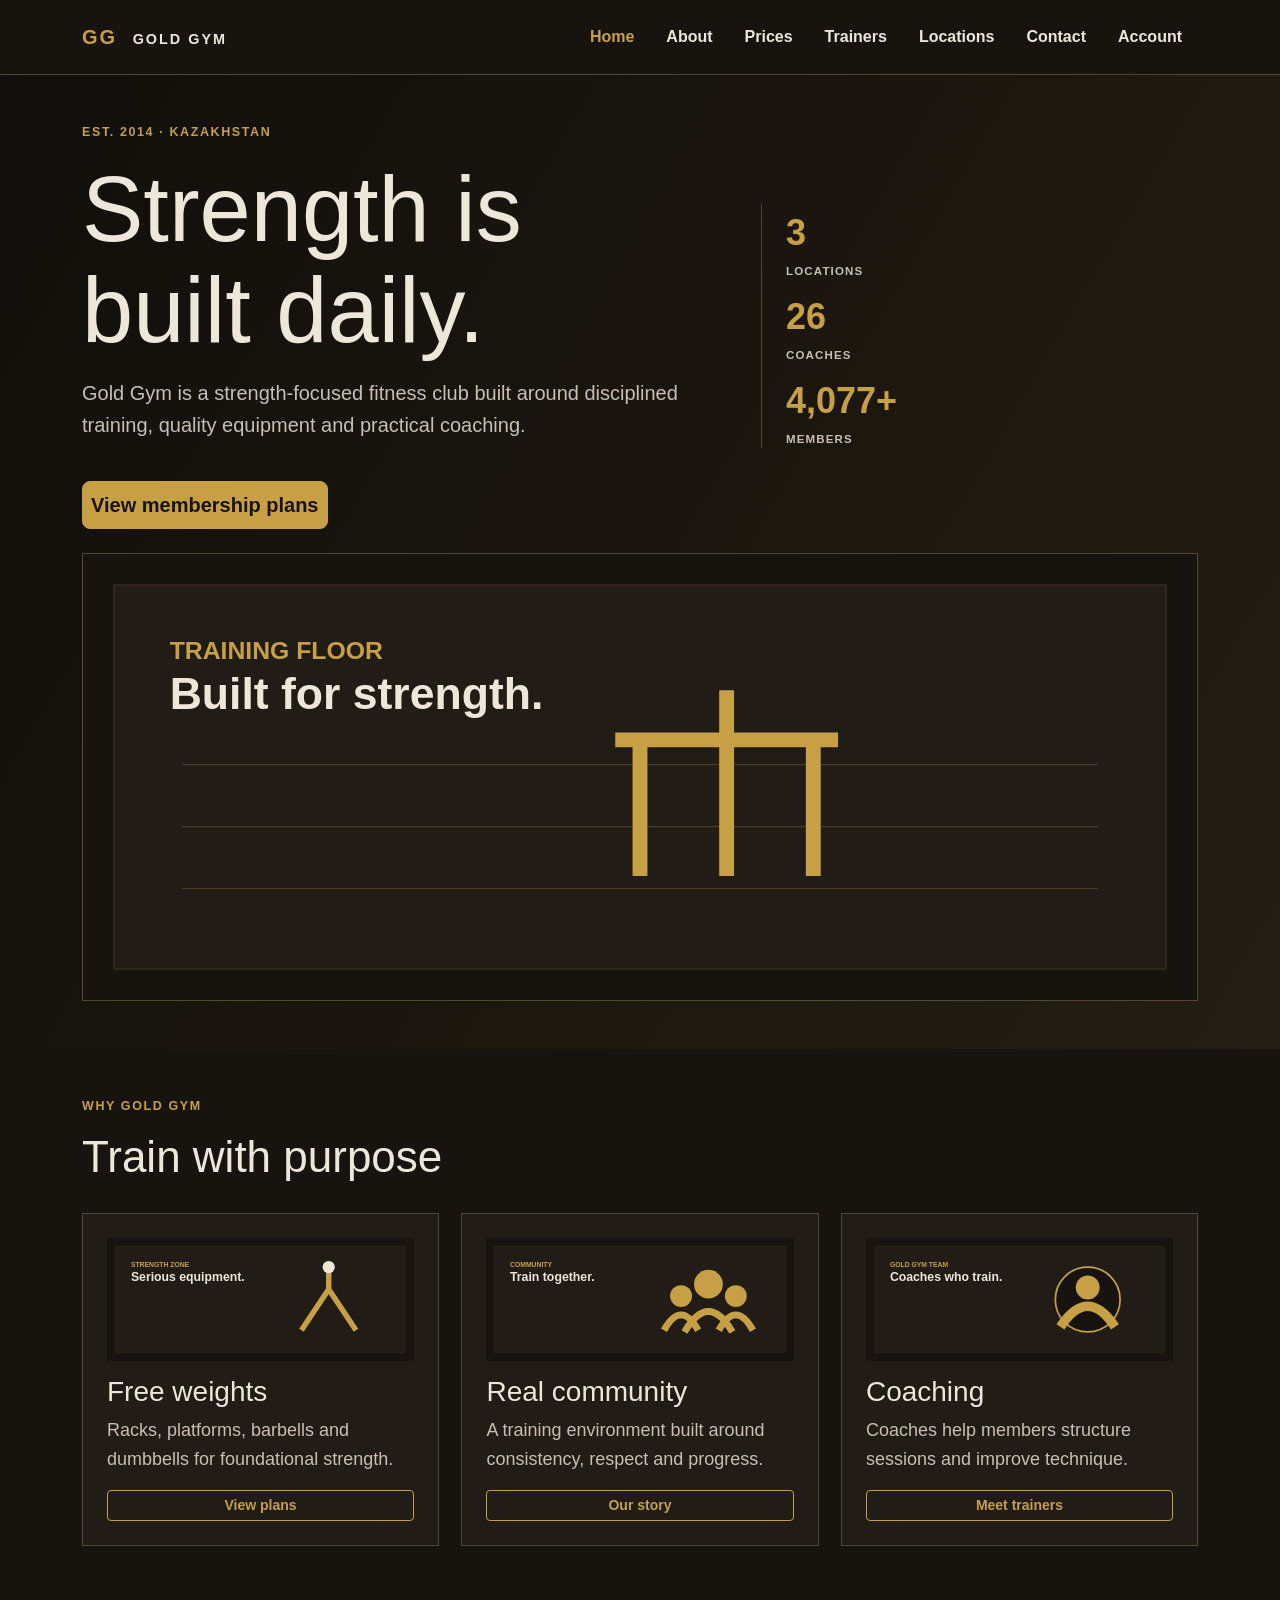
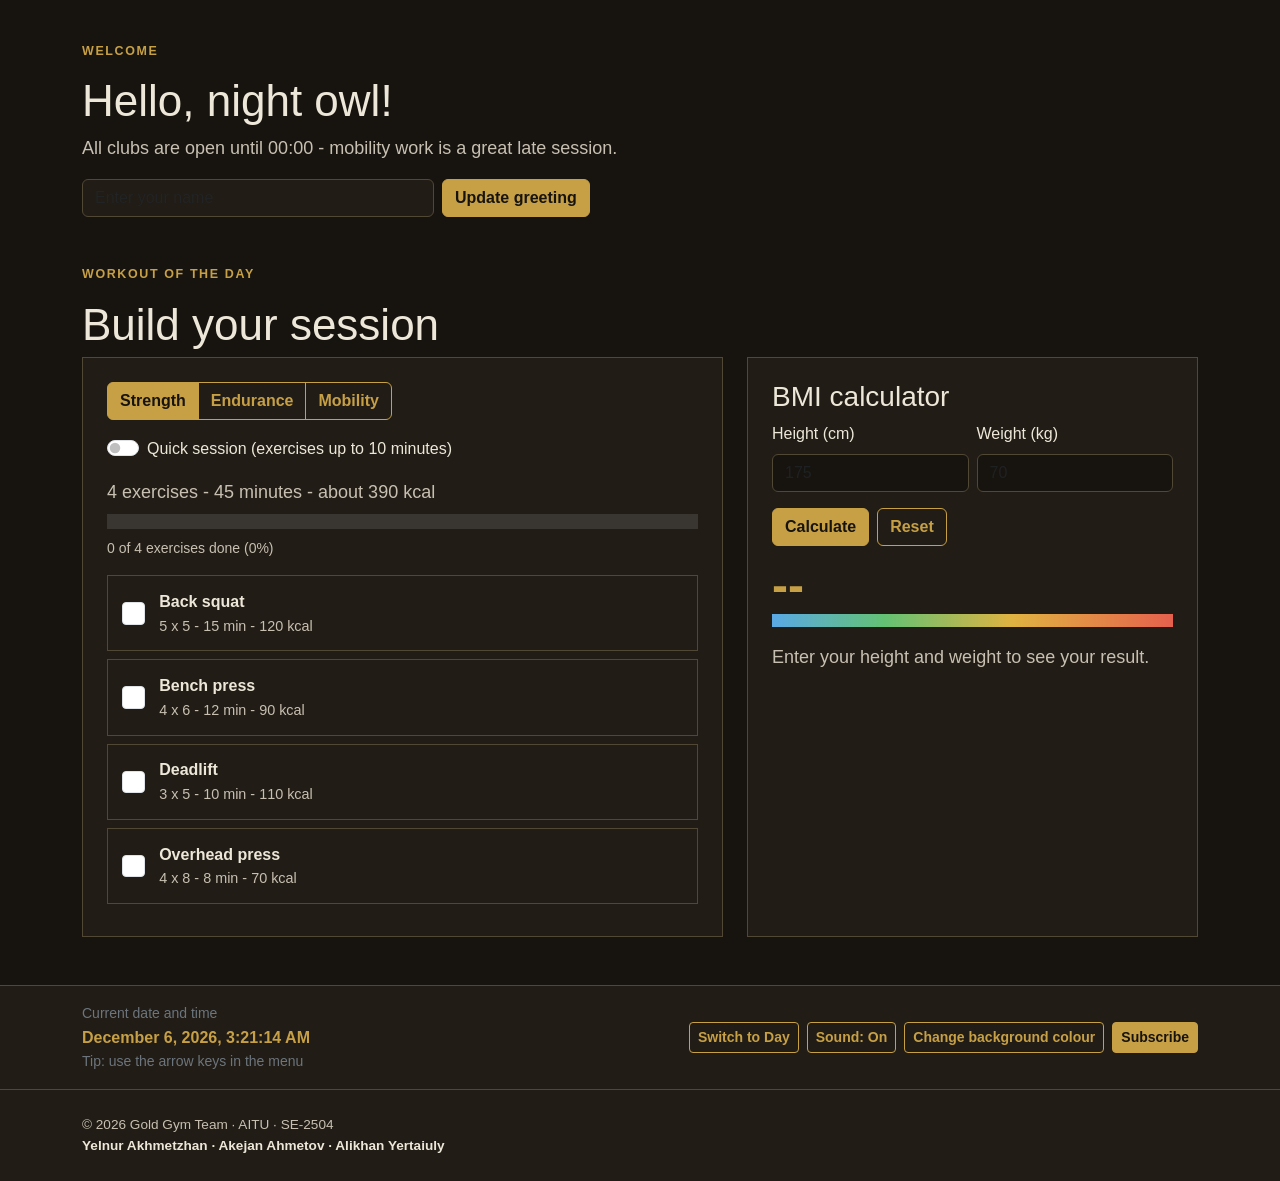
==== index.html @ b5995b0d "Complete Gold Gym final project" ====
<!doctype html>
<html lang="en">
  <head>
    <!-- Team: Yelnur Akhmetzhan, Akejan Ahmetov, Alikhan Yertaiuly | SE-2504 -->
    <meta charset="UTF-8" />
    <meta name="viewport" content="width=device-width, initial-scale=1" />
    <meta name="description" content="Gold Gym student project" />
    <title>Home | Gold Gym</title>
    <link
      href="https://cdn.jsdelivr.net/npm/bootstrap@5.3.3/dist/css/bootstrap.min.css"
      rel="stylesheet"
      integrity="sha384-QWTKZyjpPEjISv5WaRU9OFeRpok6YctnYmDr5pNlyT2bRjXh0JMhjY6hW+ALEwIH"
      crossorigin="anonymous"
    />
    <link rel="stylesheet" href="css/styles.css" />
  </head>
  <body>
    <header class="site-header sticky-top">
      <nav class="navbar navbar-expand-lg navbar-dark bg-dark py-3" aria-label="Primary navigation">
        <div class="container">
          <a class="navbar-brand logo" href="index.html">GG <span class="ms-2">GOLD GYM</span></a>
          <button
            class="navbar-toggler"
            type="button"
            data-bs-toggle="collapse"
            data-bs-target="#main-nav"
            aria-controls="main-nav"
            aria-expanded="false"
            aria-label="Toggle navigation"
          >
            <span class="navbar-toggler-icon"></span>
          </button>
          <div class="collapse navbar-collapse" id="main-nav">
            <ul class="navbar-nav ms-auto">
              <li class="nav-item">
                <a class="nav-link fw-bold px-lg-3 active" aria-current="page" href="index.html">Home</a>
              </li>
              <li class="nav-item"><a class="nav-link fw-bold px-lg-3" href="about.html">About</a></li>
              <li class="nav-item"><a class="nav-link fw-bold px-lg-3" href="prices.html">Prices</a></li>
              <li class="nav-item"><a class="nav-link fw-bold px-lg-3" href="trainers.html">Trainers</a></li>
              <li class="nav-item">
                <a class="nav-link fw-bold px-lg-3" href="locations.html">Locations</a>
              </li>
              <li class="nav-item"><a class="nav-link fw-bold px-lg-3" href="contact.html">Contact</a></li>
              <li class="nav-item"><a class="nav-link fw-bold px-lg-3" href="auth.html">Account</a></li>
            </ul>
          </div>
        </div>
      </nav>
    </header>
    <main>
      <section class="hero pt-5 pb-4 pb-lg-5">
        <div class="container">
          <div class="row align-items-center g-4 g-sm-5">
            <div class="col-md-8 col-lg-7">
              <p class="eyebrow">EST. 2014 · KAZAKHSTAN</p>
              <h1 class="mt-2 mb-3">Strength is<br />built daily.</h1>
              <p class="lead">
                Gold Gym is a strength-focused fitness club built around disciplined training, quality
                equipment and practical coaching.
              </p>
              <a class="btn btn-warning btn-lg mt-lg-4 px-sm-2" href="prices.html">View membership plans</a>
            </div>
            <div class="col-md-4 col-lg-5">
              <div class="stats ps-lg-4 pt-3 pt-lg-0">
                <b class="my-2"><span class="count" data-target="3">3</span><em>locations</em></b
                ><b class="my-2"><span class="count" data-target="27">27</span><em>coaches</em></b
                ><b class="my-2"><span class="count" data-target="4800" data-suffix="+">4,800+</span><em>members</em></b>
              </div>
            </div>
          </div>
          <img class="wide mt-4" src="images/gym-floor.svg" alt="Gold Gym training floor illustration" />
        </div>
      </section>
      <section class="container py-5">
        <p class="eyebrow">WHY GOLD GYM</p>
        <h2>Train with purpose</h2>
        <div class="responsive-card-group">
          <article>
            <img src="images/strength.svg" alt="Strength equipment illustration" />
            <h3>Free weights</h3>
            <p>Racks, platforms, barbells and dumbbells for foundational strength.</p>
            <a class="btn btn-outline-warning btn-sm mt-auto" href="prices.html">View plans</a>
          </article>
          <article>
            <img src="images/community.svg" alt="Gym community illustration" />
            <h3>Real community</h3>
            <p>A training environment built around consistency, respect and progress.</p>
            <a class="btn btn-outline-warning btn-sm mt-auto" href="about.html">Our story</a>
          </article>
          <article>
            <img src="images/team.svg" alt="Gold Gym team illustration" />
            <h3>Coaching</h3>
            <p>Coaches help members structure sessions and improve technique.</p>
            <a class="btn btn-outline-warning btn-sm mt-auto" href="trainers.html">Meet trainers</a>
          </article>
        </div>
      </section>
      <section class="container py-5 greeting-section" aria-labelledby="greeting">
        <p class="eyebrow">WELCOME</p>
        <h2 id="greeting">Welcome to Gold Gym</h2>
        <p id="greeting-sub" role="status">Tell us your name and we will greet you in person.</p>
        <form id="name-form" class="d-flex flex-wrap gap-2 interactive-form" novalidate>
          <label class="visually-hidden" for="name-input">Your name</label>
          <input class="form-control" id="name-input" type="text" placeholder="Enter your name" autocomplete="given-name" />
          <button class="btn btn-warning" type="submit">Update greeting</button>
        </form>
      </section>
      <section class="container pb-5" aria-labelledby="workout-title">
        <p class="eyebrow">WORKOUT OF THE DAY</p>
        <h2 id="workout-title">Build your session</h2>
        <div class="row g-4">
          <div class="col-lg-7">
            <div class="panel-box">
              <div class="btn-group flex-wrap" role="group" aria-label="Training goal">
                <button type="button" class="btn btn-outline-warning active" data-goal="strength" aria-pressed="true">Strength</button>
                <button type="button" class="btn btn-outline-warning" data-goal="endurance" aria-pressed="false">Endurance</button>
                <button type="button" class="btn btn-outline-warning" data-goal="mobility" aria-pressed="false">Mobility</button>
              </div>
              <div class="form-check form-switch mt-3">
                <input class="form-check-input" type="checkbox" role="switch" id="quick-only" />
                <label class="form-check-label" for="quick-only">Quick session (exercises up to 10 minutes)</label>
              </div>
              <p id="workout-summary" class="mt-3 mb-2" role="status"></p>
              <div class="progress progress-gg" role="progressbar" aria-label="Workout progress" aria-valuemin="0" aria-valuemax="100" aria-valuenow="0">
                <div class="progress-bar" id="workout-progress"></div>
              </div>
              <p id="workout-progress-text" class="small mt-2 mb-3"></p>
              <ul id="exercise-list" class="exercise-list"></ul>
            </div>
          </div>
          <div class="col-lg-5">
            <div class="panel-box">
              <h3>BMI calculator</h3>
              <form id="bmi-form" novalidate>
                <div class="row g-2">
                  <div class="col-6">
                    <label class="form-label" for="bmi-height">Height (cm)</label>
                    <input class="form-control" id="bmi-height" type="number" inputmode="decimal" placeholder="175" />
                  </div>
                  <div class="col-6">
                    <label class="form-label" for="bmi-weight">Weight (kg)</label>
                    <input class="form-control" id="bmi-weight" type="number" inputmode="decimal" placeholder="70" />
                  </div>
                </div>
                <div class="d-flex gap-2 mt-3">
                  <button class="btn btn-warning" type="submit">Calculate</button>
                  <button class="btn btn-outline-warning" id="bmi-reset" type="button">Reset</button>
                </div>
              </form>
              <p class="bmi-value mt-3 mb-1" id="bmi-value" aria-live="polite">--</p>
              <div class="bmi-bar" aria-hidden="true"><span class="bmi-marker" id="bmi-marker"></span></div>
              <p id="bmi-text" class="mt-3 mb-0" role="status">Enter your height and weight to see your result.</p>
            </div>
          </div>
        </div>
      </section>
    </main>
    <section class="tools-bar py-3" aria-label="Page tools">
      <div class="container d-flex flex-wrap align-items-center justify-content-between gap-3">
        <div><span class="text-secondary small d-block">Current date and time</span><time id="datetime">Loading…</time><span class="text-secondary small d-block">Tip: use the arrow keys in the menu</span></div>
        <div class="d-flex flex-wrap gap-2">
          <button class="btn btn-outline-warning btn-sm" id="theme-btn" type="button" aria-pressed="false">Switch to Day</button>
          <button class="btn btn-outline-warning btn-sm" id="sound-btn" type="button" aria-pressed="true">Sound: On</button>
          <button class="btn btn-outline-warning btn-sm" id="bg-color-btn" type="button">Change background colour</button>
          <button class="btn btn-warning btn-sm" type="button" data-open-popup>Subscribe</button>
        </div>
      </div>
    </section>
    <div class="popup-overlay" id="subscribe-popup" aria-hidden="true" role="dialog" aria-modal="true" aria-labelledby="popup-title">
      <div class="popup-box">
        <button class="popup-close" type="button" aria-label="Close popup">&times;</button>
        <h2 class="h3" id="popup-title">Subscribe to Gold Gym</h2>
        <p>Get training tips and club news straight to your inbox.</p>
        <form novalidate>
          <label class="form-label" for="popup-email">Email</label>
          <input class="form-control" id="popup-email" type="text" placeholder="name@mail.com" />
          <p id="popup-status" class="mt-2 mb-0" role="status"></p>
          <button class="btn btn-warning w-100 mt-3" type="submit">Subscribe</button>
        </form>
      </div>
    </div>
    <footer class="py-4">
      <div class="container">
        © 2026 Gold Gym Team · AITU · SE-2504<br /><strong
          >Yelnur Akhmetzhan · Akejan Ahmetov · Alikhan Yertaiuly</strong
        >
      </div>
    </footer>
    <script
      src="https://cdn.jsdelivr.net/npm/bootstrap@5.3.3/dist/js/bootstrap.bundle.min.js"
      integrity="sha384-YvpcrYf0tY3lHB60NNkmXc5s9fDVZLESaAA55NDzOxhy9GkcIdslK1eN7N6jIeHz"
      crossorigin="anonymous"
    ></script>
    <script src="js/sound.js"></script>
    <script src="js/validation.js"></script>
    <script src="js/accordion.js"></script>
    <script src="js/popup.js"></script>
    <script src="js/background.js"></script>
    <script src="js/datetime.js"></script>
    <script src="js/theme.js"></script>
    <script src="js/keyboard-nav.js"></script>
    <script src="js/greeting.js"></script>
    <script src="js/workout.js"></script>
    <script src="js/bmi.js"></script>
    <script src="js/vendor/jquery-3.7.1.min.js"></script>
    <script src="js/jq-core.js"></script>
    <script src="js/jq-counters.js"></script>
  </body>
</html>
---- css/styles.css ----
/* Gold Gym - Midterm. Bootstrap is themed through its own CSS variables; spacing uses Bootstrap utilities, only the pure-CSS card group (Task 2) keeps its own spacing. */
:root {
  --bs-dark-rgb: 23, 20, 15;
  --bs-link-color-rgb: 237, 231, 217;
  --bs-link-hover-color-rgb: 199, 160, 70;
  --bg: #17140f;
  --panel: #211c15;
  --gold: #c7a046;
  --cream: #ede7d9;
  --muted: #c7c0b2;
  --line: #514735;
}
body {
  background: var(--bg);
  color: var(--cream);
  font-family: Arial, Helvetica, sans-serif;
  line-height: 1.6;
}
h1,
h2,
h3,
.h3 {
  line-height: 1.1;
}
h1 {
  font-size: 3rem;
}
h2 {
  font-size: 1.75rem;
}
h3,
.h3 {
  font-size: 1.35rem;
}
p {
  color: var(--muted);
  font-size: 1rem;
}
.site-header {
  background: #17140ff2;
  border-bottom: 1px solid var(--line);
}
.logo {
  color: var(--gold);
  font-weight: 900;
  letter-spacing: 2px;
}
.logo span {
  color: var(--cream);
  font-size: 0.9rem;
}
.navbar .nav-link {
  color: var(--cream);
}
.navbar .nav-link.active,
.navbar .nav-link:hover {
  color: var(--gold);
}
.hero {
  background: linear-gradient(120deg, #17140f, #241e14);
}
.eyebrow {
  color: var(--gold);
  font-size: 0.78rem;
  font-weight: 800;
  letter-spacing: 0.13em;
}
.lead {
  max-width: 42rem;
}
.wide {
  width: 100%;
  border: 1px solid var(--line);
  display: block;
}
.stats {
  border-left: 1px solid var(--line);
}
.stats b {
  display: block;
  color: var(--gold);
  font-size: 2.25rem;
}
.stats em {
  display: block;
  color: var(--muted);
  font-size: 0.72rem;
  font-style: normal;
  letter-spacing: 0.1em;
  text-transform: uppercase;
}
.btn-warning {
  --bs-btn-bg: #c7a046;
  --bs-btn-border-color: #c7a046;
  --bs-btn-color: #17140f;
  --bs-btn-hover-bg: #dfbd6b;
  --bs-btn-hover-border-color: #dfbd6b;
  --bs-btn-hover-color: #17140f;
  --bs-btn-active-bg: #dfbd6b;
  --bs-btn-active-border-color: #dfbd6b;
  --bs-btn-active-color: #17140f;
  font-weight: 800;
}
.btn-outline-warning {
  --bs-btn-color: #c7a046;
  --bs-btn-border-color: #c7a046;
  --bs-btn-hover-bg: #c7a046;
  --bs-btn-hover-border-color: #c7a046;
  --bs-btn-hover-color: #17140f;
  --bs-btn-active-bg: #c7a046;
  --bs-btn-active-border-color: #c7a046;
  --bs-btn-active-color: #17140f;
  font-weight: 800;
}
.responsive-card-group {
  display: grid;
  grid-template-columns: 1fr;
  gap: 1.4rem;
  margin-top: 2rem;
}
.responsive-card-group article,
.gym-card,
.location-panel,
.contact-form {
  background: var(--panel);
  border: 1px solid var(--line);
}
.responsive-card-group article {
  padding: 1.5rem;
  display: flex;
  flex-direction: column;
}
.responsive-card-group img {
  width: 100%;
  margin-bottom: 1rem;
}
.gym-card {
  color: var(--cream);
}
.gym-card .card-body {
  background: var(--panel);
}
.gym-card .card-text {
  color: var(--muted);
}
.round {
  aspect-ratio: 1;
  object-fit: cover;
  border-radius: 50%;
  border: 3px solid var(--gold);
  width: 70%;
}
.table-dark {
  --bs-table-bg: var(--panel);
  --bs-table-border-color: var(--line);
  --bs-table-color: var(--cream);
}
.table th {
  color: var(--gold);
}
.carousel {
  border: 1px solid var(--line);
  background: var(--panel);
}
.carousel-image {
  height: min(60vw, 520px);
  object-fit: contain;
  background: var(--bg);
}
.contact-form .form-control,
.contact-form .form-select,
.contact-form .input-group-text {
  background: #17140f;
  border-color: var(--line);
  color: var(--cream);
}
.contact-form .form-control:focus,
.contact-form .form-select:focus {
  border-color: var(--gold);
  box-shadow: 0 0 0 0.2rem rgba(199, 160, 70, 0.25);
}
footer {
  background: var(--panel);
  border-top: 1px solid var(--line);
  color: var(--muted);
  font-size: 0.85rem;
}
footer strong {
  color: var(--cream);
}
@media (min-width: 576px) {
  h1 {
    font-size: 4rem;
  }
  h2 {
    font-size: 2.25rem;
  }
  h3,
  .h3 {
    font-size: 1.5rem;
  }
  p {
    font-size: 1.05rem;
  }
  .responsive-card-group {
    grid-template-columns: repeat(2, minmax(0, 1fr));
  }
}
@media (min-width: 992px) {
  h1 {
    font-size: 5.75rem;
  }
  h2 {
    font-size: 2.75rem;
  }
  h3,
  .h3 {
    font-size: 1.75rem;
  }
  p {
    font-size: 1.125rem;
  }
  .responsive-card-group {
    grid-template-columns: repeat(3, minmax(0, 1fr));
  }
}
@media (max-width: 991.98px) {
  .stats {
    border-left: 0;
    border-top: 1px solid var(--line);
  }
}

/* ===== Assignment 4: JavaScript components ===== */
body {
  transition: background-color 0.6s ease;
}
.hero {
  background: linear-gradient(120deg, rgba(0, 0, 0, 0.25), rgba(199, 160, 70, 0.07));
}
/* tools bar (Task 3, 4, 5) */
.tools-bar {
  background: var(--panel);
  border-top: 1px solid var(--line);
}
.tools-bar time {
  color: var(--gold);
  font-weight: 700;
  font-variant-numeric: tabular-nums;
}
/* Task 1: validation messages */
.contact-form .invalid-feedback,
.contact-form .error-text {
  display: block;
  min-height: 1.25rem;
  color: #ff8a80;
  font-size: 0.85rem;
}
.error-text {
  min-height: 1.25rem;
  color: #ff8a80;
  font-size: 0.85rem;
}
.contact-form .form-control.is-invalid,
.contact-form .form-check-input.is-invalid {
  border-color: #ff8a80;
}
.contact-form .form-control.is-valid {
  border-color: #63c174;
}
/* Task 2: accordion */
.accordion-item-gg {
  background: var(--panel);
  border: 1px solid var(--line);
  margin-bottom: 0.75rem;
}
.accordion-question {
  width: 100%;
  display: flex;
  justify-content: space-between;
  align-items: center;
  gap: 1rem;
  padding: 1rem 1.25rem;
  background: transparent;
  border: 0;
  color: var(--cream);
  font-size: 1.1rem;
  font-weight: 700;
  text-align: left;
}
.accordion-question:hover,
.accordion-item-gg.open .accordion-question {
  color: var(--gold);
}
.accordion-question .icon {
  font-size: 1.5rem;
  line-height: 1;
  transition: transform 0.35s ease;
}
.accordion-item-gg.open .icon {
  transform: rotate(45deg);
}
.accordion-answer {
  max-height: 0;
  overflow: hidden;
  transition: max-height 0.4s ease;
}
.accordion-answer p {
  margin: 0;
  padding: 0 1.25rem 1.1rem;
}
/* Task 3: popup */
.popup-overlay {
  position: fixed;
  inset: 0;
  z-index: 2000;
  display: flex;
  align-items: center;
  justify-content: center;
  padding: 1rem;
  background: rgba(0, 0, 0, 0.75);
  opacity: 0;
  visibility: hidden;
  transition: opacity 0.25s ease, visibility 0.25s;
}
.popup-overlay.show {
  opacity: 1;
  visibility: visible;
}
.popup-box {
  position: relative;
  width: 100%;
  max-width: 440px;
  padding: 2rem;
  background: var(--panel);
  border: 1px solid var(--gold);
  transform: translateY(20px);
  transition: transform 0.25s ease;
}
.popup-overlay.show .popup-box {
  transform: translateY(0);
}
.popup-close {
  position: absolute;
  top: 0.5rem;
  right: 0.75rem;
  background: none;
  border: 0;
  color: var(--cream);
  font-size: 2rem;
  line-height: 1;
}
.popup-close:hover {
  color: var(--gold);
}
.popup-box .form-control {
  background: #17140f;
  border-color: var(--line);
  color: var(--cream);
}
body.popup-open {
  overflow: hidden;
}

/* ===== Assignment 5: interactive components ===== */

/* ----- Day theme: only the CSS variables change ----- */
body.theme-day {
  --bg: #f7f2e6;
  --panel: #fffaf0;
  --gold: #8a6a1c;
  --cream: #2a2418;
  --muted: #554d3c;
  --line: #d6c9aa;
  --bs-link-color-rgb: 138, 106, 28;
  --bs-link-hover-color-rgb: 90, 68, 10;
  background-color: var(--bg) !important; /* wins over the colour set by background.js */
}
body.theme-day .site-header {
  background: #17140ff2;
}
body.theme-day .logo,
body.theme-day .navbar .nav-link.active,
body.theme-day .navbar .nav-link:hover {
  color: #c7a046;
}
body.theme-day .logo span,
body.theme-day .navbar .nav-link {
  color: #ede7d9;
}
body.theme-day .hero {
  background: linear-gradient(120deg, #fffaf0, #efe4c7);
}
body.theme-day .contact-form .form-control,
body.theme-day .contact-form .form-select,
body.theme-day .contact-form .input-group-text,
body.theme-day .popup-box .form-control,
body.theme-day .panel-box .form-control,
body.theme-day .panel-box .form-select {
  background: #ffffff;
  color: var(--cream);
}
body.theme-day .table-dark {
  --bs-table-bg: var(--panel);
  --bs-table-color: var(--cream);
}
body.theme-day .text-secondary {
  color: #5b5444 !important;
}
body.theme-day .btn-outline-warning {
  --bs-btn-color: #6e5314;
  --bs-btn-border-color: #8a6a1c;
}
body.theme-day .btn-outline-warning:hover,
body.theme-day .btn-outline-warning.active {
  --bs-btn-hover-color: #17140f;
}
body.theme-day .btn-outline-light {
  --bs-btn-color: #2a2418;
  --bs-btn-border-color: #2a2418;
  --bs-btn-hover-bg: #2a2418;
  --bs-btn-hover-color: #fffaf0;
}
body.theme-day .form-check-input:not(:checked) {
  background-color: #fff;
  border-color: #8a6a1c;
}
.navbar .nav-link:focus-visible,
.star:focus-visible,
.btn:focus-visible {
  outline: 2px solid #c7a046;
  outline-offset: 2px;
}
.site-header,
.tools-bar,
footer,
.gym-card,
.panel-box,
.accordion-item-gg,
.popup-box {
  transition: background-color 0.5s ease, border-color 0.5s ease, color 0.5s ease;
}

/* ----- shared panel ----- */
.panel-box {
  background: var(--panel);
  border: 1px solid var(--line);
  padding: 1.5rem;
  height: 100%;
}
.panel-box .form-control,
.panel-box .form-select {
  background: #17140f;
  border-color: var(--line);
  color: var(--cream);
}
.panel-box .form-control:focus,
.panel-box .form-select:focus {
  border-color: var(--gold);
  box-shadow: 0 0 0 0.2rem rgba(199, 160, 70, 0.25);
}
.interactive-form .form-control {
  max-width: 22rem;
  background: var(--panel);
  border-color: var(--line);
  color: var(--cream);
}

/* ----- greeting ----- */
#greeting.flash {
  animation: flash-in 0.7s ease;
}
@keyframes flash-in {
  0% {
    opacity: 0;
    transform: translateY(14px);
    color: #c7a046;
  }
  100% {
    opacity: 1;
    transform: translateY(0);
  }
}

/* ----- workout planner ----- */
.progress-gg {
  height: 0.9rem;
  background: rgba(127, 127, 127, 0.25);
  border-radius: 0;
}
.progress-gg .progress-bar {
  width: 0;
  background: #c7a046;
  transition: width 0.5s ease, background-color 0.5s ease;
}
.progress-gg .progress-bar.complete {
  background: #63c174;
}
.exercise-list {
  list-style: none;
  padding: 0;
  margin: 0;
}
.exercise-item {
  display: flex;
  align-items: center;
  gap: 0.9rem;
  padding: 0.8rem 0.9rem;
  margin-bottom: 0.5rem;
  border: 1px solid var(--line);
  animation: slide-up 0.45s ease both;
  transition: background-color 0.3s ease, opacity 0.3s ease, transform 0.3s ease;
}
.exercise-item input {
  width: 1.4rem;
  height: 1.4rem;
  flex: none;
  margin: 0;
  cursor: pointer;
}
.exercise-item label {
  flex: 1;
  cursor: pointer;
}
.exercise-item strong,
.exercise-item span {
  display: block;
}
.exercise-item span {
  color: var(--muted);
  font-size: 0.9rem;
}
.exercise-item.done {
  background: rgba(99, 193, 116, 0.14);
  opacity: 0.75;
  transform: translateX(6px);
}
.exercise-item.done strong {
  text-decoration: line-through;
}
@keyframes slide-up {
  from {
    opacity: 0;
    transform: translateY(12px);
  }
  to {
    opacity: 1;
    transform: translateY(0);
  }
}

/* ----- BMI ----- */
.bmi-value {
  color: var(--gold);
  font-size: 3rem;
  font-weight: 800;
  line-height: 1;
}
.bmi-bar {
  position: relative;
  height: 0.8rem;
  background: linear-gradient(90deg, #5aa9e6 0%, #63c174 28%, #e0b341 60%, #e5604d 100%);
}
.bmi-marker {
  position: absolute;
  top: -0.35rem;
  left: 0;
  width: 0.25rem;
  height: 1.5rem;
  background: var(--cream);
  border: 1px solid var(--bg);
  opacity: 0;
  transform: translateX(-50%);
  transition: left 0.8s cubic-bezier(0.3, 1.4, 0.5, 1), opacity 0.3s ease;
}

/* ----- trainers ----- */
.trainer-col.pop-in {
  animation: pop-in 0.45s ease both;
}
@keyframes pop-in {
  from {
    opacity: 0;
    transform: scale(0.92);
  }
  to {
    opacity: 1;
    transform: scale(1);
  }
}
.rating {
  display: flex;
  gap: 0.2rem;
}
.star {
  background: none;
  border: 0;
  padding: 0;
  font-size: 2rem;
  line-height: 1;
  color: #8d8472;
  cursor: pointer;
  transition: color 0.2s ease, transform 0.2s ease;
}
.star.hover {
  color: #e8c978;
  transform: scale(1.12);
}
.star.active {
  color: #f2b705;
}
body.theme-day .star {
  color: #b5ab94;
}
body.theme-day .star.active {
  color: #d99a00;
}
.star.bounce {
  animation: star-bounce 0.5s ease;
}
@keyframes star-bounce {
  0% {
    transform: scale(1);
  }
  40% {
    transform: scale(1.6) rotate(18deg);
  }
  100% {
    transform: scale(1);
  }
}

/* ----- multi-step membership form ----- */
.join-form {
  max-width: 46rem;
}
.step-dots {
  display: flex;
  justify-content: space-between;
  list-style: none;
  padding: 0;
  margin: 0 0 0.75rem;
  font-size: 0.85rem;
  font-weight: 700;
  color: var(--muted);
}
.step-dots li.current {
  color: var(--gold);
}
.step-dots li.done {
  color: #63c174;
}
.step-bar {
  height: 0.4rem;
  background: rgba(127, 127, 127, 0.25);
  margin-bottom: 1.5rem;
}
.step-bar div {
  height: 100%;
  width: 25%;
  background: #c7a046;
  transition: width 0.4s ease;
}
.join-step {
  border: 0;
  padding: 0;
  margin: 0 0 1rem;
  min-width: 0;
}
.join-step.slide-in {
  animation: slide-in 0.4s ease;
}
@keyframes slide-in {
  from {
    opacity: 0;
    transform: translateX(24px);
  }
  to {
    opacity: 1;
    transform: translateX(0);
  }
}
.plan-options {
  display: grid;
  gap: 0.6rem;
}
.plan-option {
  display: flex;
  gap: 0.8rem;
  align-items: flex-start;
  padding: 0.9rem 1rem;
  border: 1px solid var(--line);
  cursor: pointer;
  transition: border-color 0.2s ease, transform 0.2s ease;
}
.plan-option:hover,
.plan-option:has(input:checked) {
  border-color: #c7a046;
  transform: translateX(4px);
}
.plan-option input {
  margin-top: 0.35rem;
  accent-color: #c7a046;
}
.plan-option small {
  display: block;
  color: var(--muted);
}
.join-summary {
  display: grid;
  grid-template-columns: max-content 1fr;
  gap: 0.4rem 1.5rem;
  margin: 0;
}
.join-summary dt {
  color: var(--gold);
}
.join-summary dd {
  margin: 0;
  overflow-wrap: anywhere;
}
.live-price {
  color: var(--gold);
  font-weight: 800;
}
@media (prefers-reduced-motion: reduce) {
  *,
  *::before,
  *::after {
    animation-duration: 0.01ms !important;
    transition-duration: 0.01ms !important;
  }
}

/* gold form controls */
.form-check-input:checked {
  background-color: #c7a046;
  border-color: #c7a046;
}
.form-check-input:focus {
  border-color: #c7a046;
  box-shadow: 0 0 0 0.2rem rgba(199, 160, 70, 0.25);
}
#step-error {
  color: #ff8a80;
  min-height: 1.5rem;
}
body.theme-day #step-error {
  color: #b3261e;
}

/* ===== Assignment 6: jQuery features ===== */

/* Task 1: reading progress bar and back-to-top button */
#read-progress {
  position: fixed;
  top: 0;
  left: 0;
  width: 0;
  height: 3px;
  background: #c7a046;
  z-index: 2000;
  pointer-events: none;
}
#to-top {
  position: fixed;
  right: 1.25rem;
  bottom: 1.25rem;
  width: 2.75rem;
  height: 2.75rem;
  border: 0;
  border-radius: 50%;
  background: #c7a046;
  color: #17140f;
  font-size: 1.4rem;
  font-weight: 700;
  line-height: 1;
  cursor: pointer;
  z-index: 1500;
  box-shadow: 0 4px 14px rgba(0, 0, 0, 0.35);
}
#to-top:hover,
#to-top:focus-visible {
  background: #e0b85a;
  outline: 3px solid rgba(199, 160, 70, 0.45);
  outline-offset: 2px;
}

/* Task 2: toast notifications */
#toast-box {
  position: fixed;
  left: 1.25rem;
  bottom: 1.25rem;
  display: flex;
  flex-direction: column;
  gap: 0.5rem;
  max-width: min(22rem, calc(100vw - 2.5rem));
  z-index: 1600;
  pointer-events: none;
}
.gg-toast {
  padding: 0.7rem 1rem;
  border-radius: 0.5rem;
  border: 1px solid var(--gold);
  background: var(--panel);
  color: var(--cream);
  font-size: 0.95rem;
  box-shadow: 0 6px 18px rgba(0, 0, 0, 0.35);
}

/* Task 3: counters keep their width while the numbers change */
.stats .count {
  font-variant-numeric: tabular-nums;
}

/* Task 4: coach search */
.coach-search {
  max-width: 34rem;
}
.is-search-hidden {
  display: none !important;
}
.trainer-col mark {
  background: #c7a046;
  color: #17140f;
  padding: 0 0.15em;
  border-radius: 0.2em;
}
#no-coaches {
  color: var(--gold);
  font-weight: 700;
}
.coach-search .form-control {
  background: #17140f;
  border-color: var(--line);
  color: var(--cream);
}
.coach-search .form-control:focus {
  border-color: var(--gold);
  box-shadow: 0 0 0 0.2rem rgba(199, 160, 70, 0.25);
}
.coach-search .form-control::placeholder {
  color: var(--muted);
  opacity: 0.8;
}
body.theme-day .coach-search .form-control {
  background: #ffffff;
  color: var(--cream);
}

/* Task 5: coach details */
.trainer-more {
  margin: 0 0 0.75rem;
  padding: 0.75rem 1rem;
  border-left: 3px solid var(--gold);
  background: rgba(199, 160, 70, 0.08);
  font-size: 0.92rem;
  color: var(--muted);
}
.trainer-more strong {
  color: var(--gold);
}

/* Tasks 6-7: price switch and clickable plan rows */
.plan-row {
  cursor: pointer;
}
.plan-row.row-hover > * {
  background-color: rgba(199, 160, 70, 0.14) !important;
}
.plan-row.row-selected > * {
  box-shadow: inset 0 2px 0 #c7a046, inset 0 -2px 0 #c7a046;
  background-color: rgba(199, 160, 70, 0.22) !important;
}
.plan-row:focus-visible {
  outline: 3px solid rgba(199, 160, 70, 0.7);
  outline-offset: -3px;
}
.price-cell {
  font-variant-numeric: tabular-nums;
}

/* Task 9: contact form helpers */
.char-counter {
  margin-top: 0.25rem;
  font-size: 0.85rem;
  color: var(--muted);
  text-align: right;
}
.char-counter.near-limit {
  color: #e0b85a;
}
.char-counter.at-limit {
  color: #ff8a80;
  font-weight: 700;
}
body.theme-day .char-counter.near-limit {
  color: #7a5a00;
}
body.theme-day .char-counter.at-limit {
  color: #b3261e;
}
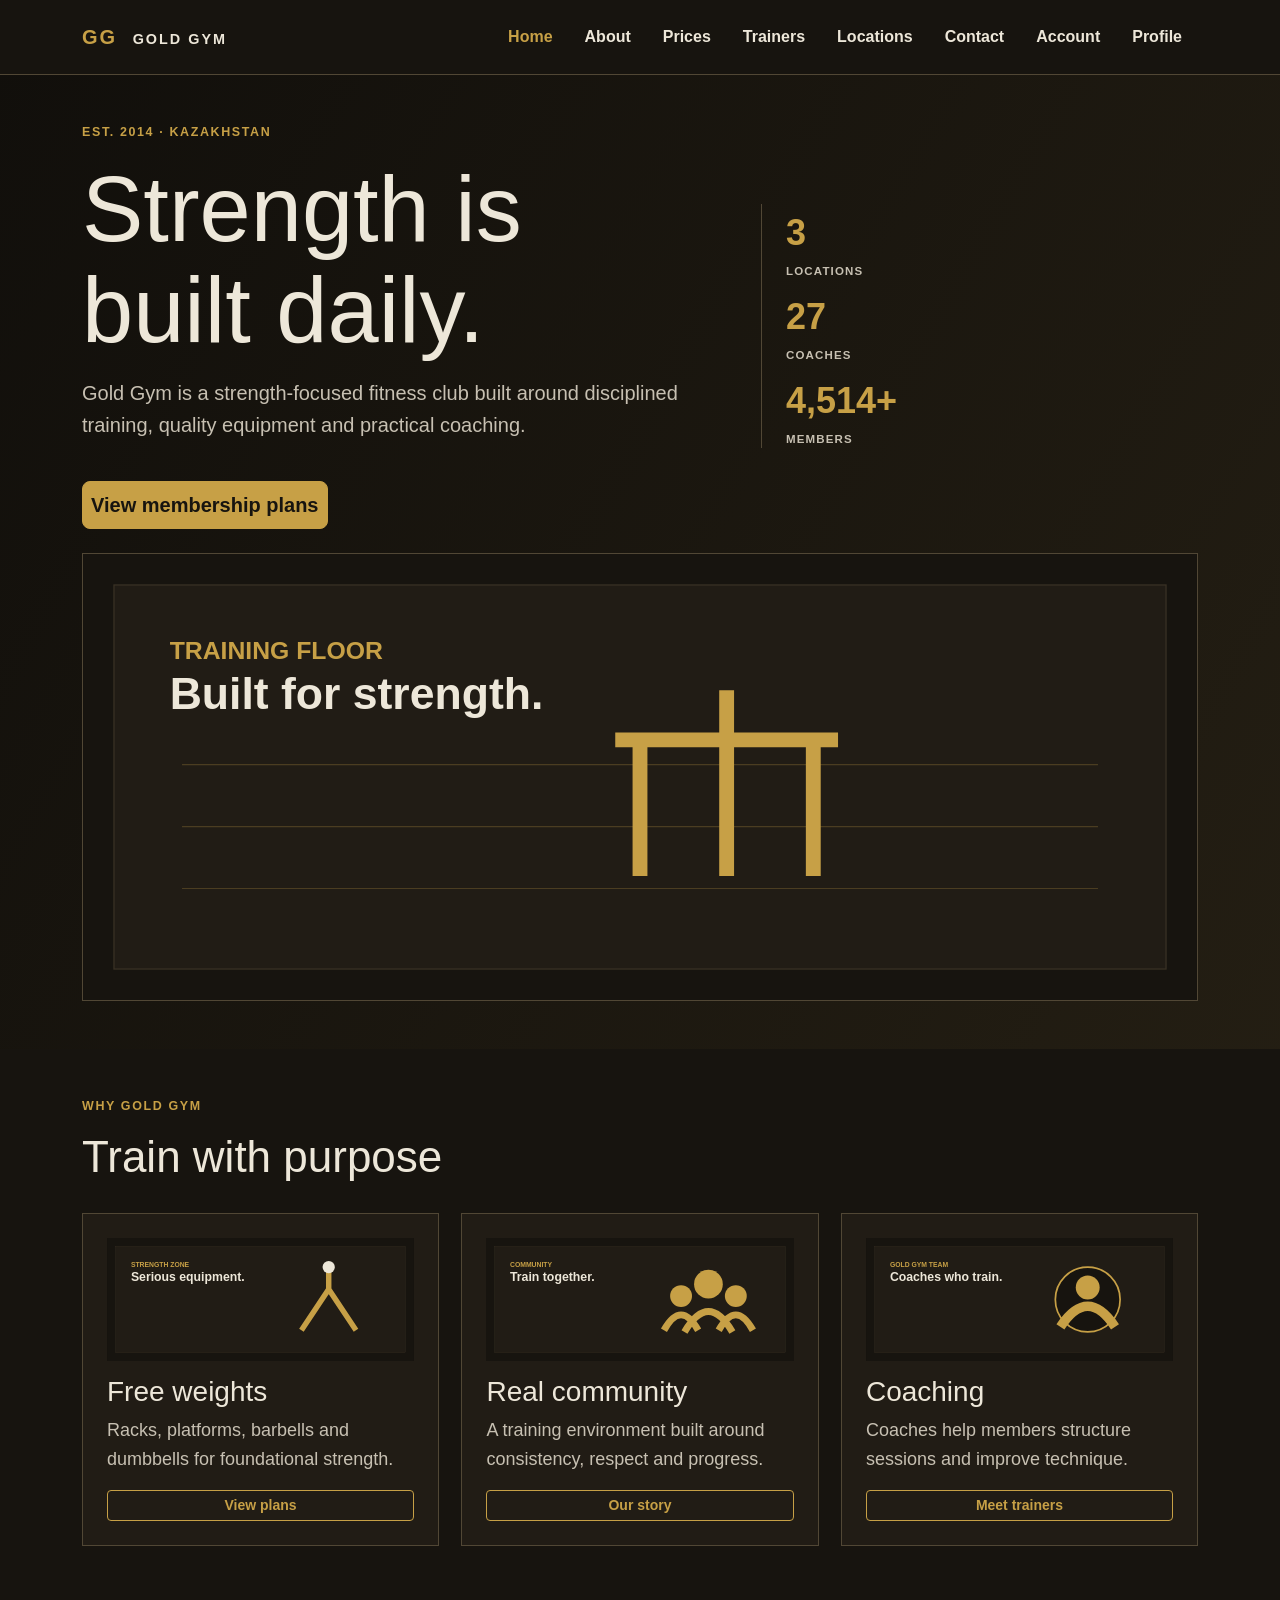
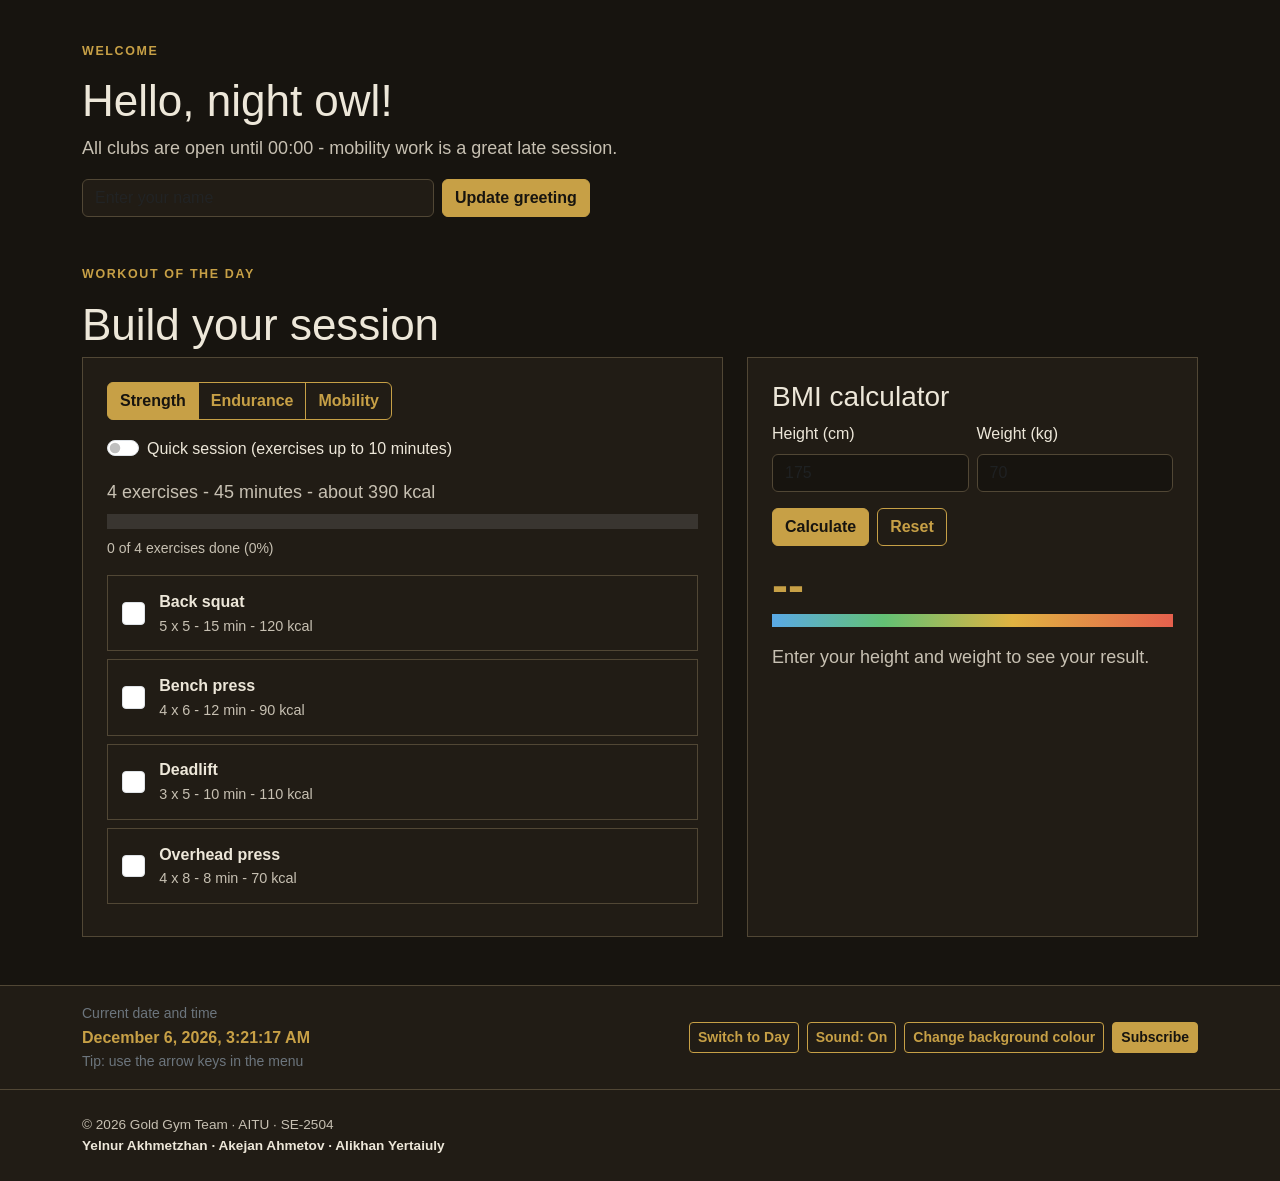
==== commit 166e363b: "Add profile link to navigation" ====
--- a/index.html
+++ b/index.html
@@ -43,6 +43,7 @@
               </li>
               <li class="nav-item"><a class="nav-link fw-bold px-lg-3" href="contact.html">Contact</a></li>
               <li class="nav-item"><a class="nav-link fw-bold px-lg-3" href="auth.html">Account</a></li>
+              <li class="nav-item"><a class="nav-link fw-bold px-lg-3" href="profile.html">Profile</a></li>
             </ul>
           </div>
         </div>
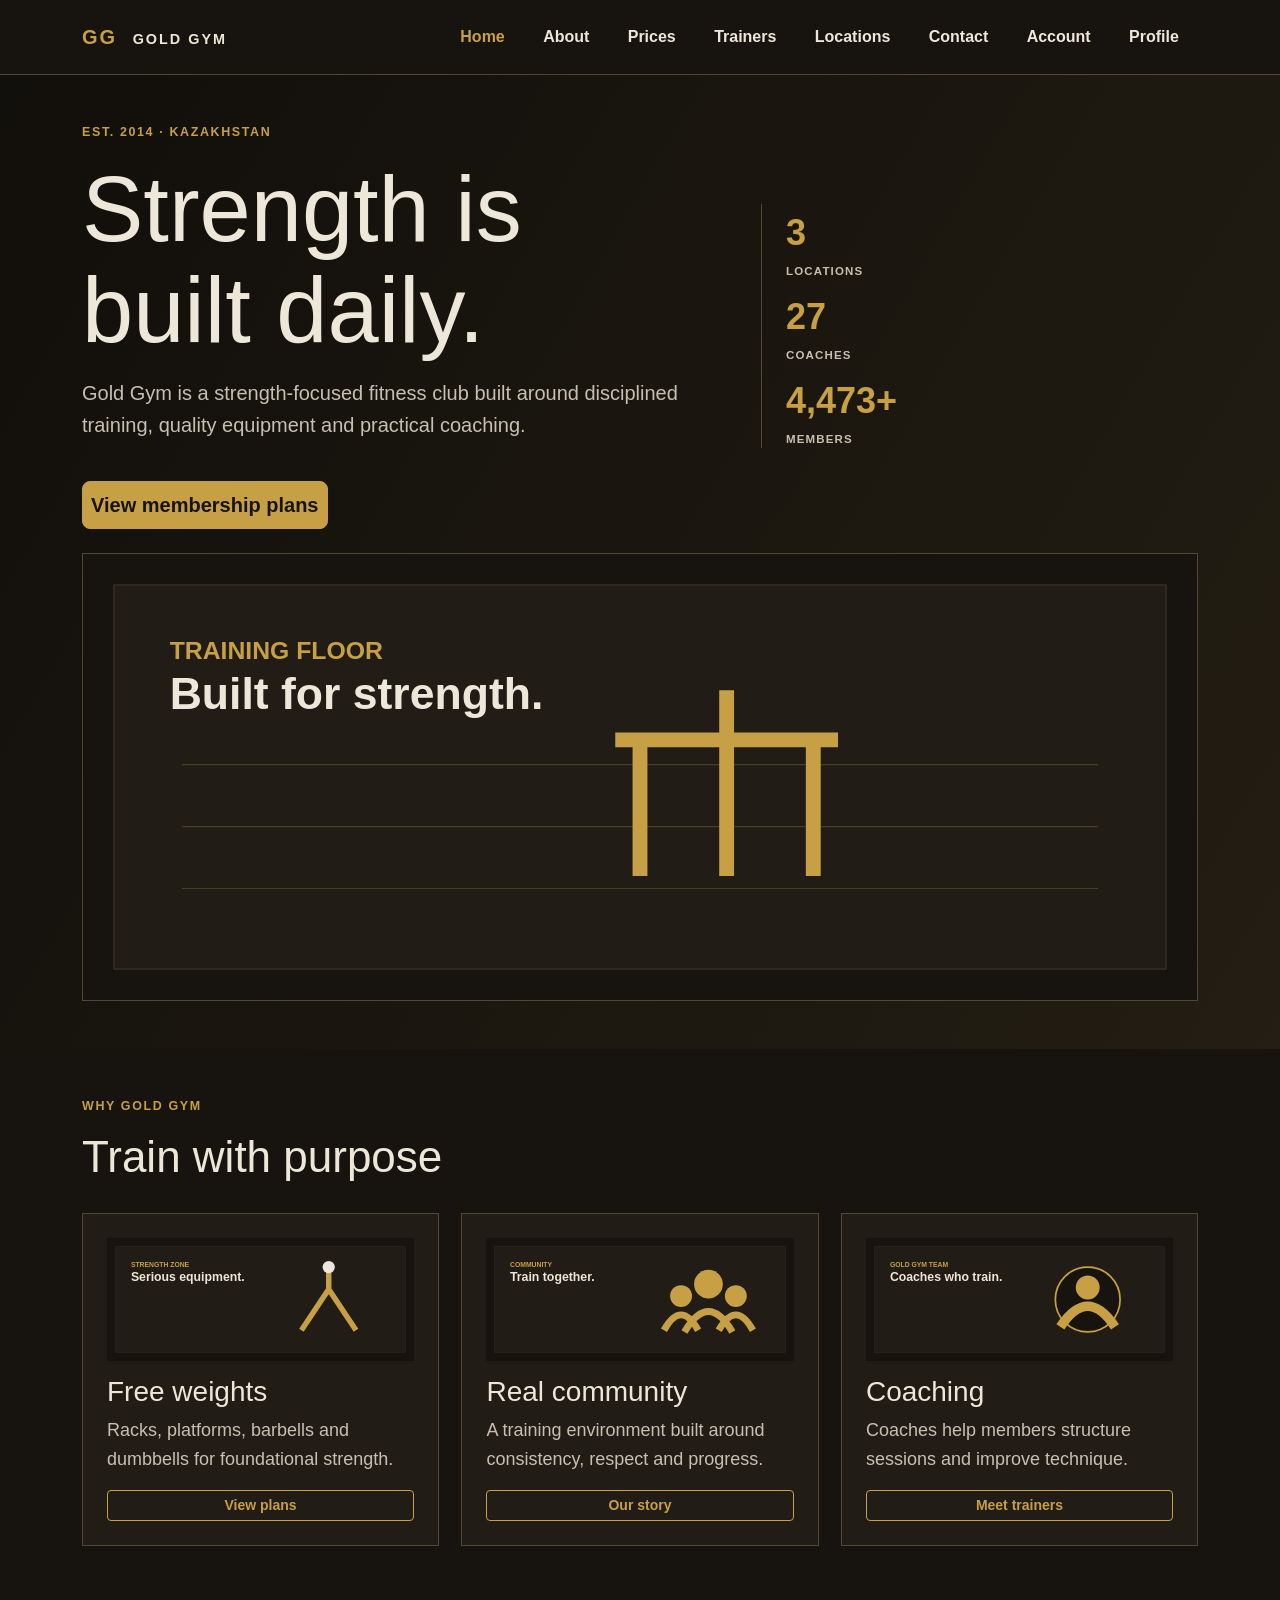
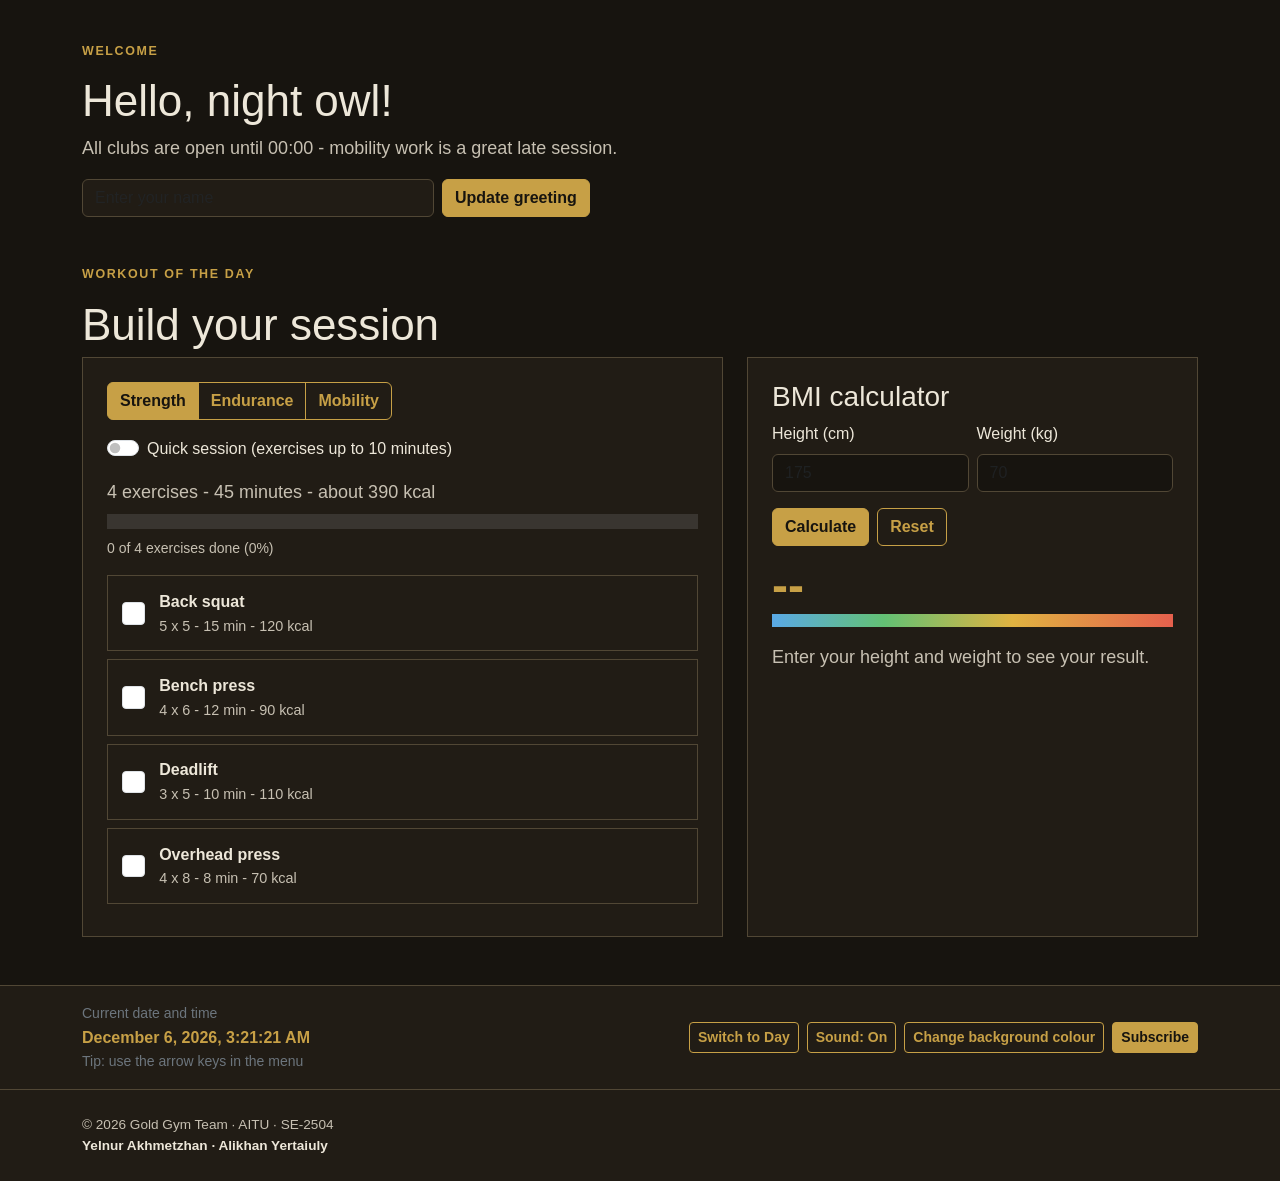
==== commit 338ebcb7: "Remove inactive team member from project" ====
--- a/index.html
+++ b/index.html
@@ -1,7 +1,7 @@
 <!doctype html>
 <html lang="en">
   <head>
-    <!-- Team: Yelnur Akhmetzhan, Akejan Ahmetov, Alikhan Yertaiuly | SE-2504 -->
+    <!-- Team: Yelnur Akhmetzhan and Alikhan Yertaiuly | SE-2504 -->
     <meta charset="UTF-8" />
     <meta name="viewport" content="width=device-width, initial-scale=1" />
     <meta name="description" content="Gold Gym student project" />
@@ -184,7 +184,7 @@
     <footer class="py-4">
       <div class="container">
         © 2026 Gold Gym Team · AITU · SE-2504<br /><strong
-          >Yelnur Akhmetzhan · Akejan Ahmetov · Alikhan Yertaiuly</strong
+          >Yelnur Akhmetzhan · Alikhan Yertaiuly</strong
         >
       </div>
     </footer>
@@ -209,3 +209,4 @@
     <script src="js/jq-counters.js"></script>
   </body>
 </html>
+
--- a/css/styles.css
+++ b/css/styles.css
@@ -51,6 +51,7 @@
 }
 .navbar .nav-link {
   color: var(--cream);
+  margin-inline: 0.2rem;
 }
 .navbar .nav-link.active,
 .navbar .nav-link:hover {
@@ -447,6 +448,62 @@
   border: 1px solid var(--line);
   padding: 1.5rem;
   height: 100%;
+}
+.profile-card {
+  padding: clamp(1.5rem, 4vw, 2.5rem);
+}
+.profile-avatar {
+  display: grid;
+  place-items: center;
+  width: 5.5rem;
+  height: 5.5rem;
+  flex: 0 0 5.5rem;
+  border: 2px solid var(--gold);
+  border-radius: 50%;
+  background: rgba(199, 160, 70, 0.14);
+  color: var(--gold);
+  font-size: 1.7rem;
+  font-weight: 900;
+  letter-spacing: 0.08em;
+}
+.profile-card hr {
+  border-color: var(--line);
+  opacity: 1;
+}
+.profile-details span,
+.profile-details strong {
+  display: block;
+}
+.profile-details span {
+  color: var(--muted);
+  font-size: 0.78rem;
+  letter-spacing: 0.08em;
+  text-transform: uppercase;
+}
+.profile-details strong {
+  color: var(--cream);
+  margin-top: 0.25rem;
+}
+.status-dot::before {
+  content: "";
+  display: inline-block;
+  width: 0.55rem;
+  height: 0.55rem;
+  margin-right: 0.35rem;
+  border-radius: 50%;
+  background: #63c174;
+}
+.profile-side {
+  display: flex;
+  flex-direction: column;
+  justify-content: center;
+}
+.profile-side a {
+  color: var(--gold);
+  font-weight: 800;
+}
+.profile-side a:hover {
+  color: var(--cream);
 }
 .panel-box .form-control,
 .panel-box .form-select {
@@ -900,3 +957,4 @@
 body.theme-day .char-counter.at-limit {
   color: #b3261e;
 }
+
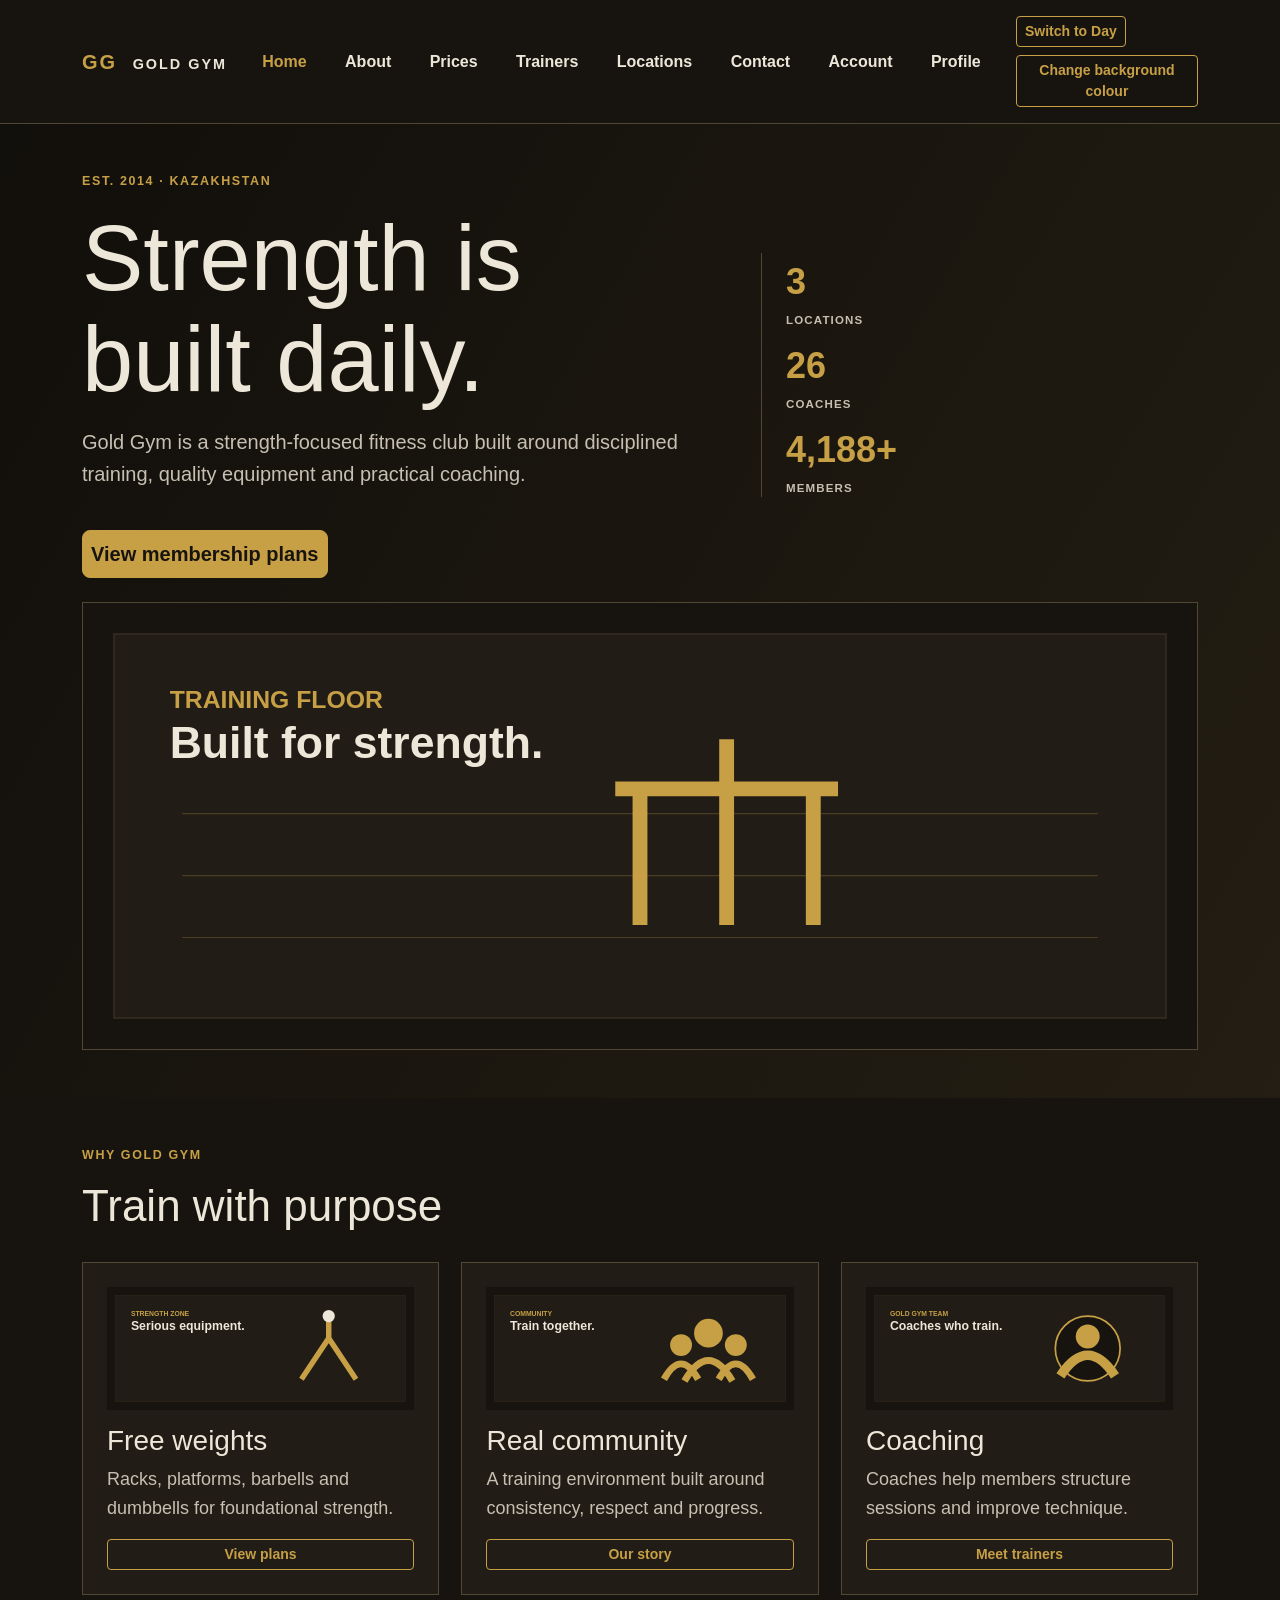
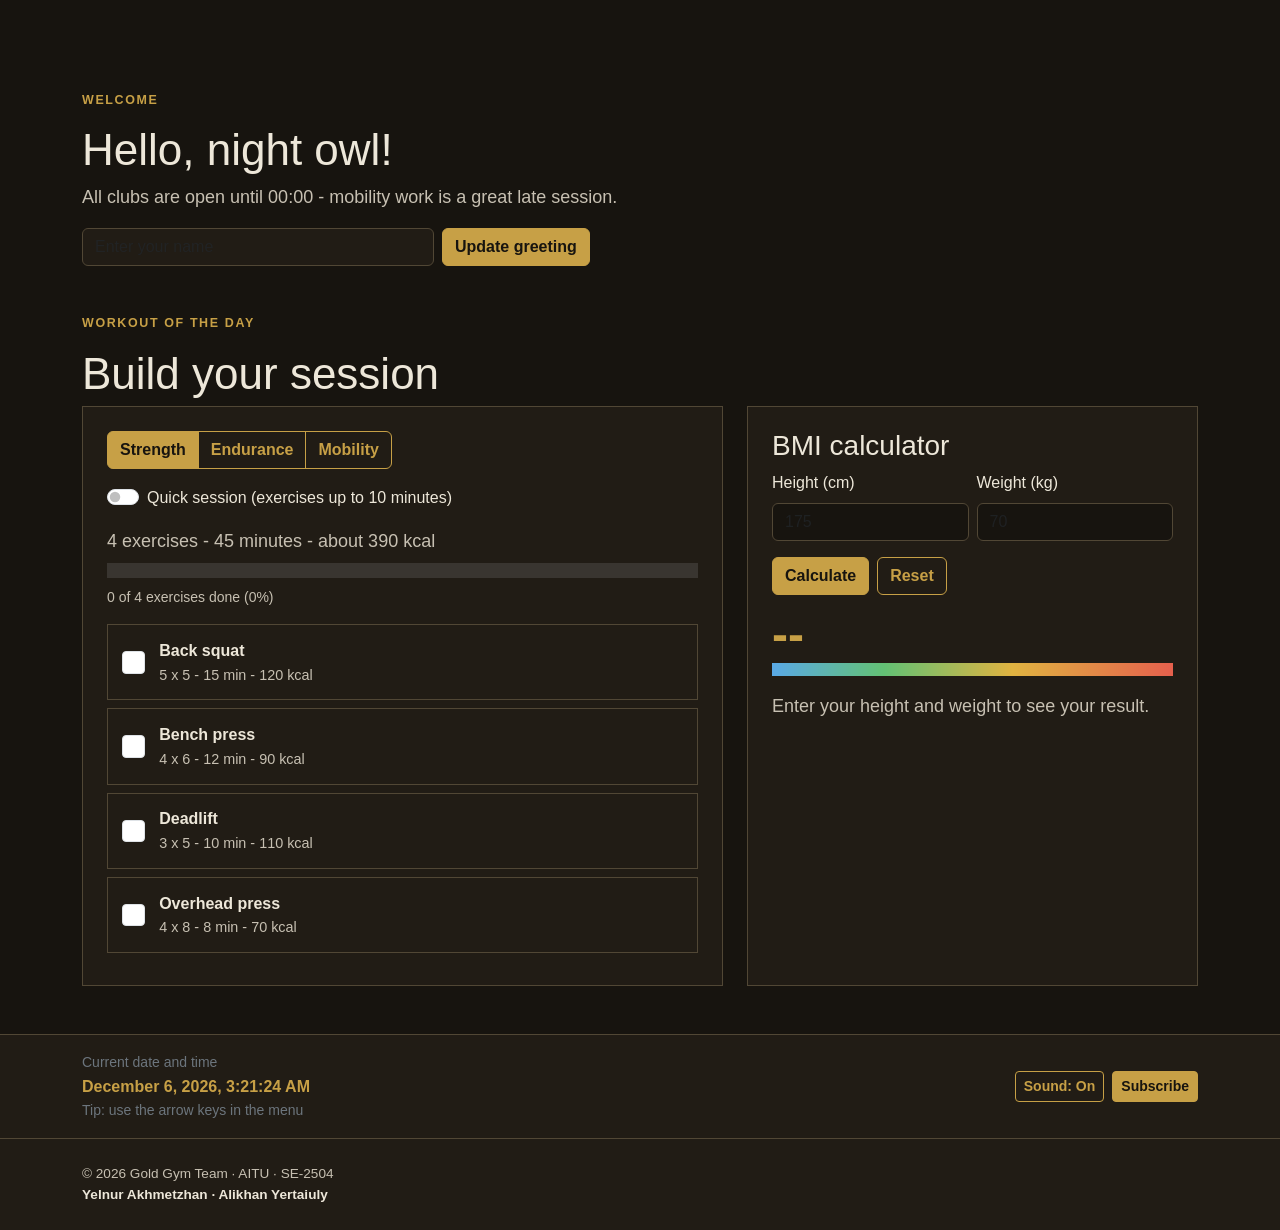
==== commit cafe6410: "Move theme controls into navbar and refine light theme" ====
--- a/index.html
+++ b/index.html
@@ -44,10 +44,7 @@
               <li class="nav-item"><a class="nav-link fw-bold px-lg-3" href="contact.html">Contact</a></li>
               <li class="nav-item"><a class="nav-link fw-bold px-lg-3" href="auth.html">Account</a></li>
               <li class="nav-item"><a class="nav-link fw-bold px-lg-3" href="profile.html">Profile</a></li>
-            </ul>
-          </div>
-        </div>
-      </nav>
+            </ul><div class="nav-tools ms-lg-3 d-flex flex-wrap gap-2" aria-label="Theme controls"><button class="btn btn-outline-warning btn-sm" id="theme-btn" type="button" aria-pressed="false">Switch to Day</button><button class="btn btn-outline-warning btn-sm" id="bg-color-btn" type="button">Change background colour</button></div></div></div></nav>
     </header>
     <main>
       <section class="hero pt-5 pb-4 pb-lg-5">
@@ -161,9 +158,9 @@
       <div class="container d-flex flex-wrap align-items-center justify-content-between gap-3">
         <div><span class="text-secondary small d-block">Current date and time</span><time id="datetime">Loading…</time><span class="text-secondary small d-block">Tip: use the arrow keys in the menu</span></div>
         <div class="d-flex flex-wrap gap-2">
-          <button class="btn btn-outline-warning btn-sm" id="theme-btn" type="button" aria-pressed="false">Switch to Day</button>
+          
           <button class="btn btn-outline-warning btn-sm" id="sound-btn" type="button" aria-pressed="true">Sound: On</button>
-          <button class="btn btn-outline-warning btn-sm" id="bg-color-btn" type="button">Change background colour</button>
+          
           <button class="btn btn-warning btn-sm" type="button" data-open-popup>Subscribe</button>
         </div>
       </div>
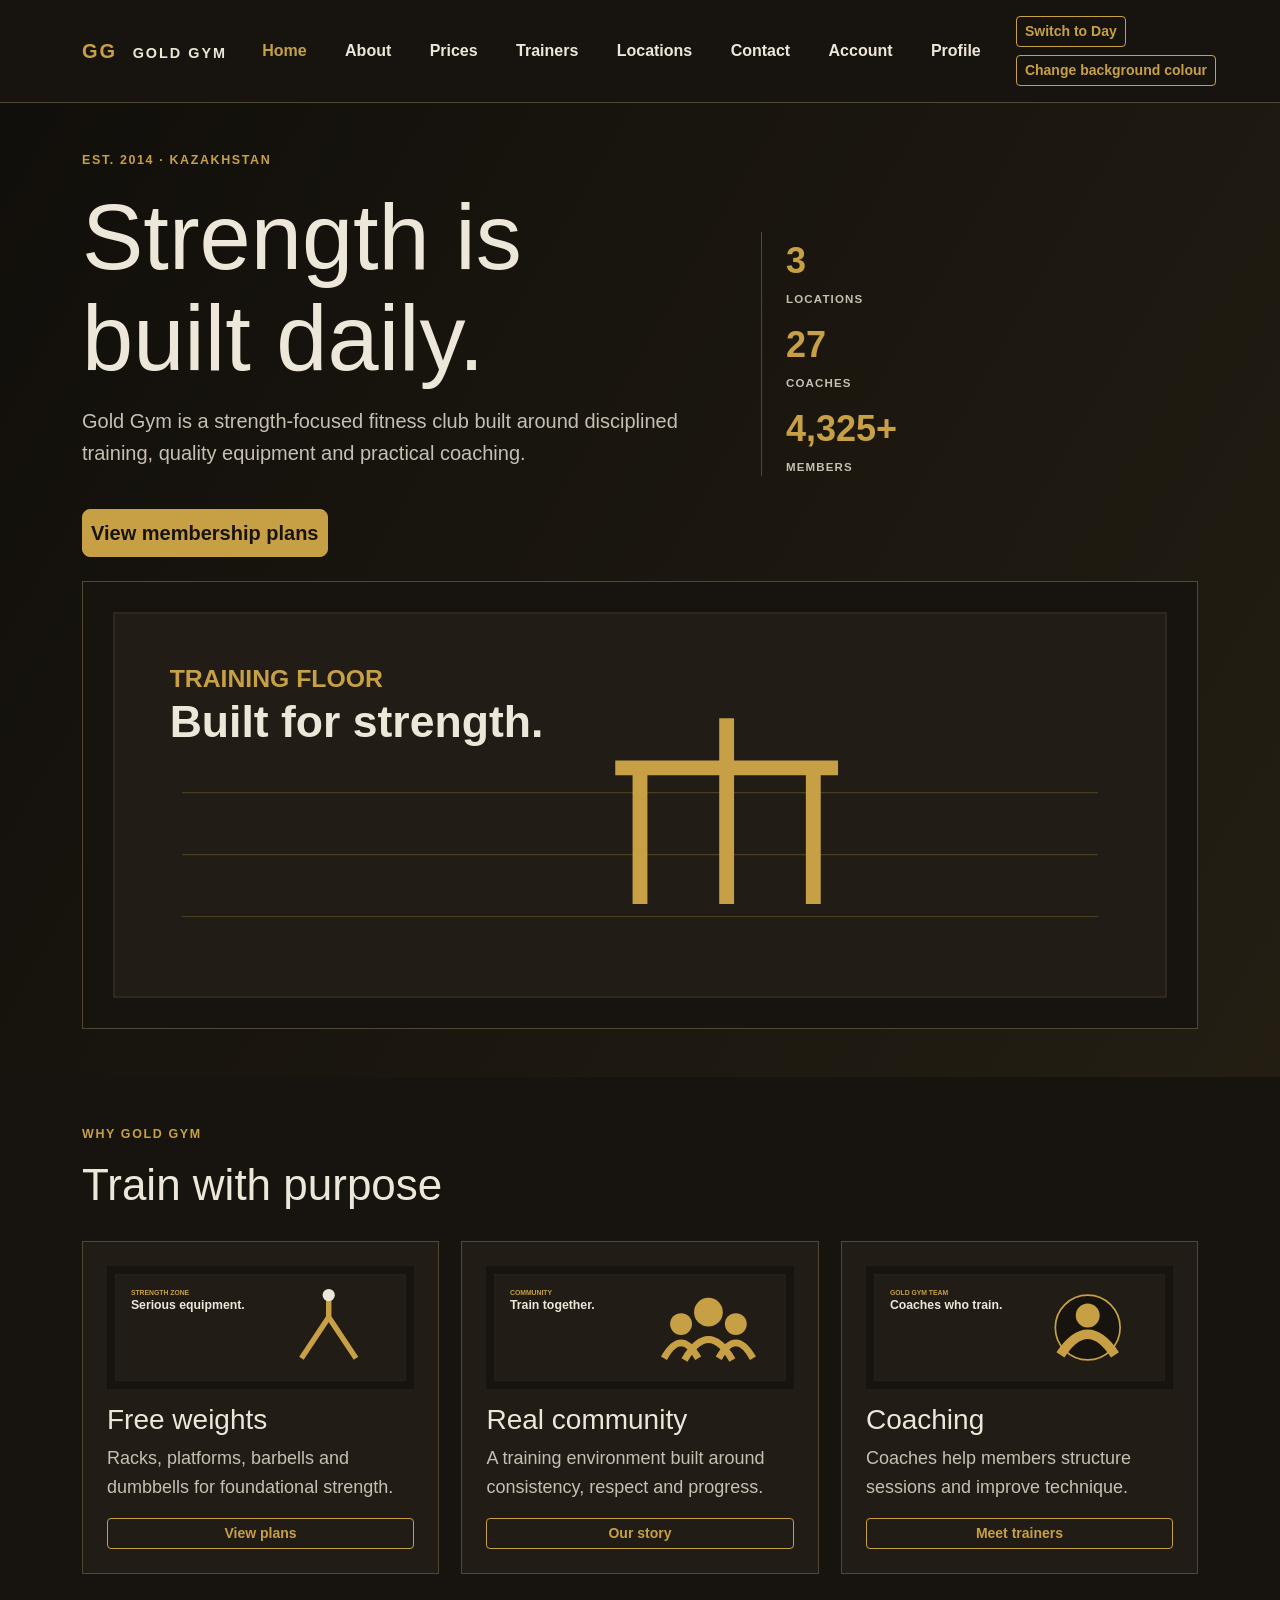
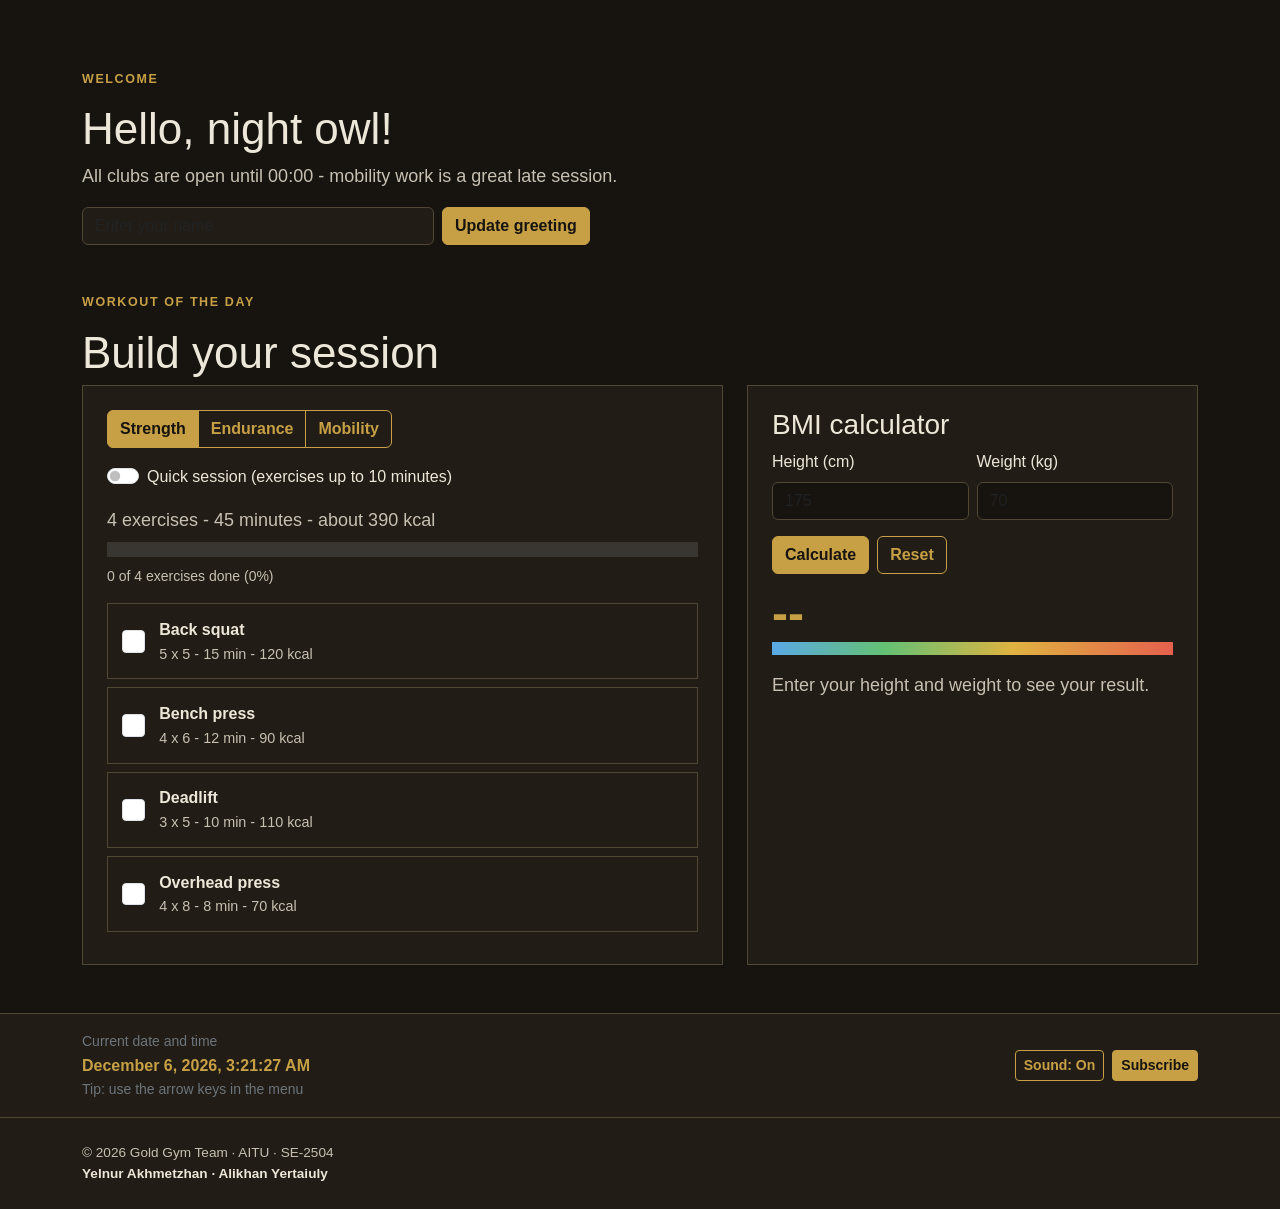
==== commit 66faea2b: "Make theme background switching reliable" ====
--- a/index.html
+++ b/index.html
@@ -194,9 +194,9 @@
     <script src="js/validation.js"></script>
     <script src="js/accordion.js"></script>
     <script src="js/popup.js"></script>
-    <script src="js/background.js"></script>
+    <script src="js/background.js?v=3"></script>
     <script src="js/datetime.js"></script>
-    <script src="js/theme.js"></script>
+    <script src="js/theme.js?v=3"></script>
     <script src="js/keyboard-nav.js"></script>
     <script src="js/greeting.js"></script>
     <script src="js/workout.js"></script>
--- a/css/styles.css
+++ b/css/styles.css
@@ -9,9 +9,10 @@
   --cream: #ede7d9;
   --muted: #c7c0b2;
   --line: #514735;
+  --page-background: var(--bg);
 }
 body {
-  background: var(--bg);
+  background-color: var(--page-background);
   color: var(--cream);
   font-family: Arial, Helvetica, sans-serif;
   line-height: 1.6;
@@ -56,6 +57,12 @@
 .navbar .nav-link.active,
 .navbar .nav-link:hover {
   color: var(--gold);
+}
+.nav-tools {
+  align-items: center;
+}
+.nav-tools .btn {
+  white-space: nowrap;
 }
 .hero {
   background: linear-gradient(120deg, #17140f, #241e14);
@@ -375,19 +382,49 @@
   --line: #d6c9aa;
   --bs-link-color-rgb: 138, 106, 28;
   --bs-link-hover-color-rgb: 90, 68, 10;
-  background-color: var(--bg) !important; /* wins over the colour set by background.js */
+  background-color: var(--page-background, var(--bg)) !important;
 }
 body.theme-day .site-header {
-  background: #17140ff2;
+  background: #e8ddc7 !important;
+  border-bottom-color: #c7b78f;
+}
+body.theme-day .site-header .navbar.bg-dark {
+  background-color: #e8ddc7 !important;
+  --bs-navbar-color: #3e3423;
+  --bs-navbar-hover-color: #76591a;
+  --bs-navbar-disabled-color: #82775f;
+  --bs-navbar-active-color: #76591a;
+  --bs-navbar-brand-color: #76591a;
+  --bs-navbar-brand-hover-color: #5b4517;
 }
 body.theme-day .logo,
 body.theme-day .navbar .nav-link.active,
 body.theme-day .navbar .nav-link:hover {
-  color: #c7a046;
+  color: #76591a;
 }
 body.theme-day .logo span,
 body.theme-day .navbar .nav-link {
-  color: #ede7d9;
+  color: #3e3423;
+}
+body.theme-day .navbar .nav-link:hover {
+  color: #76591a;
+}
+body.theme-day .navbar-toggler {
+  border-color: #9c8656;
+}
+body.theme-day .navbar-toggler-icon {
+  filter: invert(25%) sepia(18%) saturate(700%) hue-rotate(5deg);
+}
+body.theme-day .nav-tools .btn-outline-warning {
+  --bs-btn-color: #fffaf0;
+  --bs-btn-bg: #6d5319;
+  --bs-btn-border-color: #6d5319;
+  --bs-btn-hover-bg: #4f3b12;
+  --bs-btn-hover-border-color: #4f3b12;
+  --bs-btn-hover-color: #fffaf0;
+  --bs-btn-active-bg: #4f3b12;
+  --bs-btn-active-border-color: #4f3b12;
+  --bs-btn-active-color: #fffaf0;
 }
 body.theme-day .hero {
   background: linear-gradient(120deg, #fffaf0, #efe4c7);
@@ -786,6 +823,12 @@
   *::after {
     animation-duration: 0.01ms !important;
     transition-duration: 0.01ms !important;
+  }
+}
+@media (max-width: 991.98px) {
+  .nav-tools {
+    margin-top: 0.75rem;
+    padding-bottom: 0.25rem;
   }
 }
 
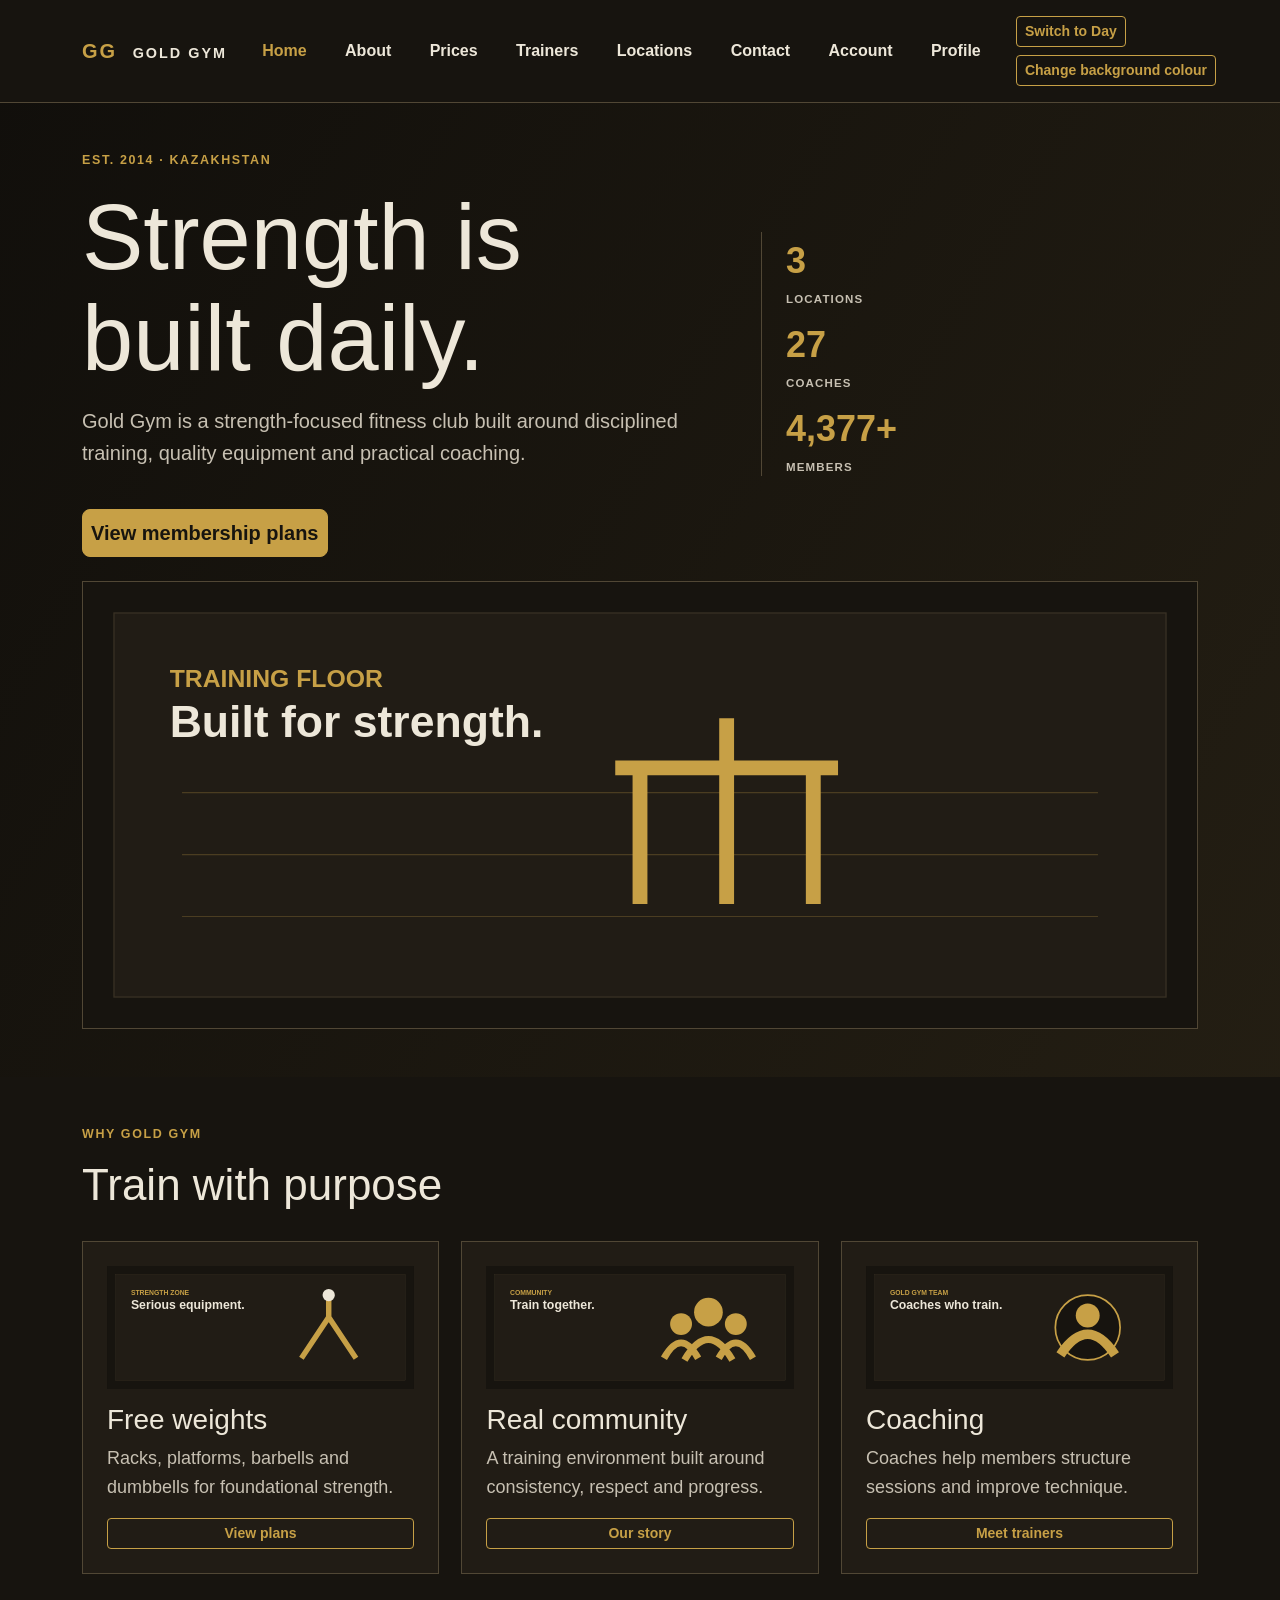
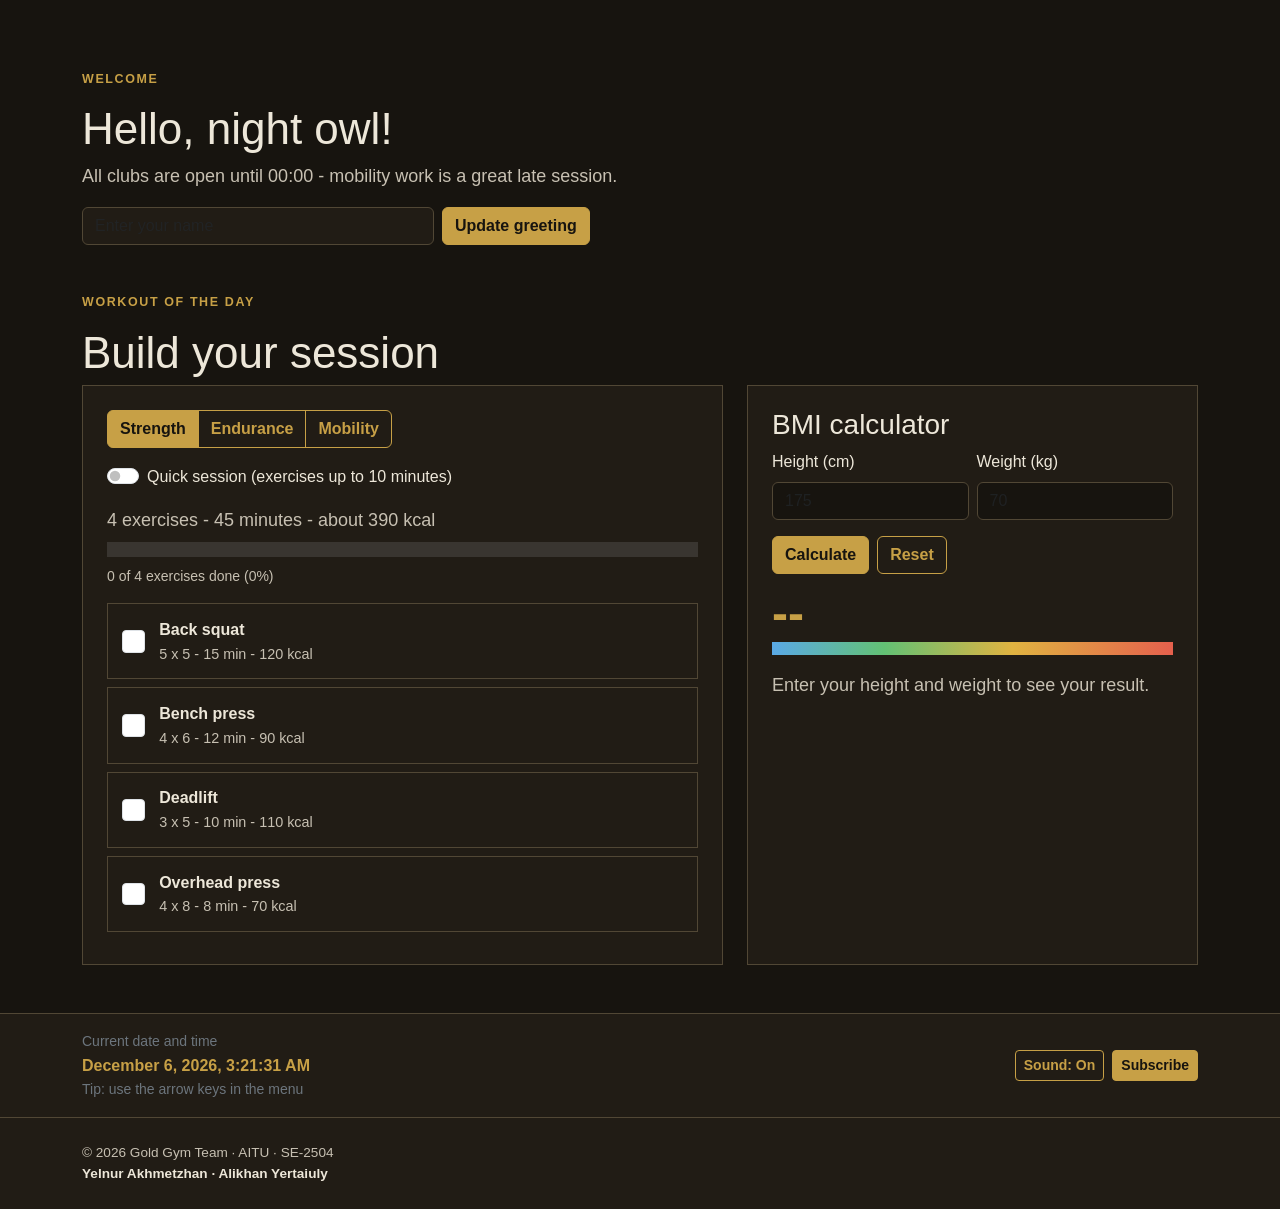
==== commit fdfd90cd: "Fix background color button handler" ====
--- a/index.html
+++ b/index.html
@@ -194,7 +194,7 @@
     <script src="js/validation.js"></script>
     <script src="js/accordion.js"></script>
     <script src="js/popup.js"></script>
-    <script src="js/background.js?v=3"></script>
+    <script src="js/background.js?v=4"></script>
     <script src="js/datetime.js"></script>
     <script src="js/theme.js?v=3"></script>
     <script src="js/keyboard-nav.js"></script>
